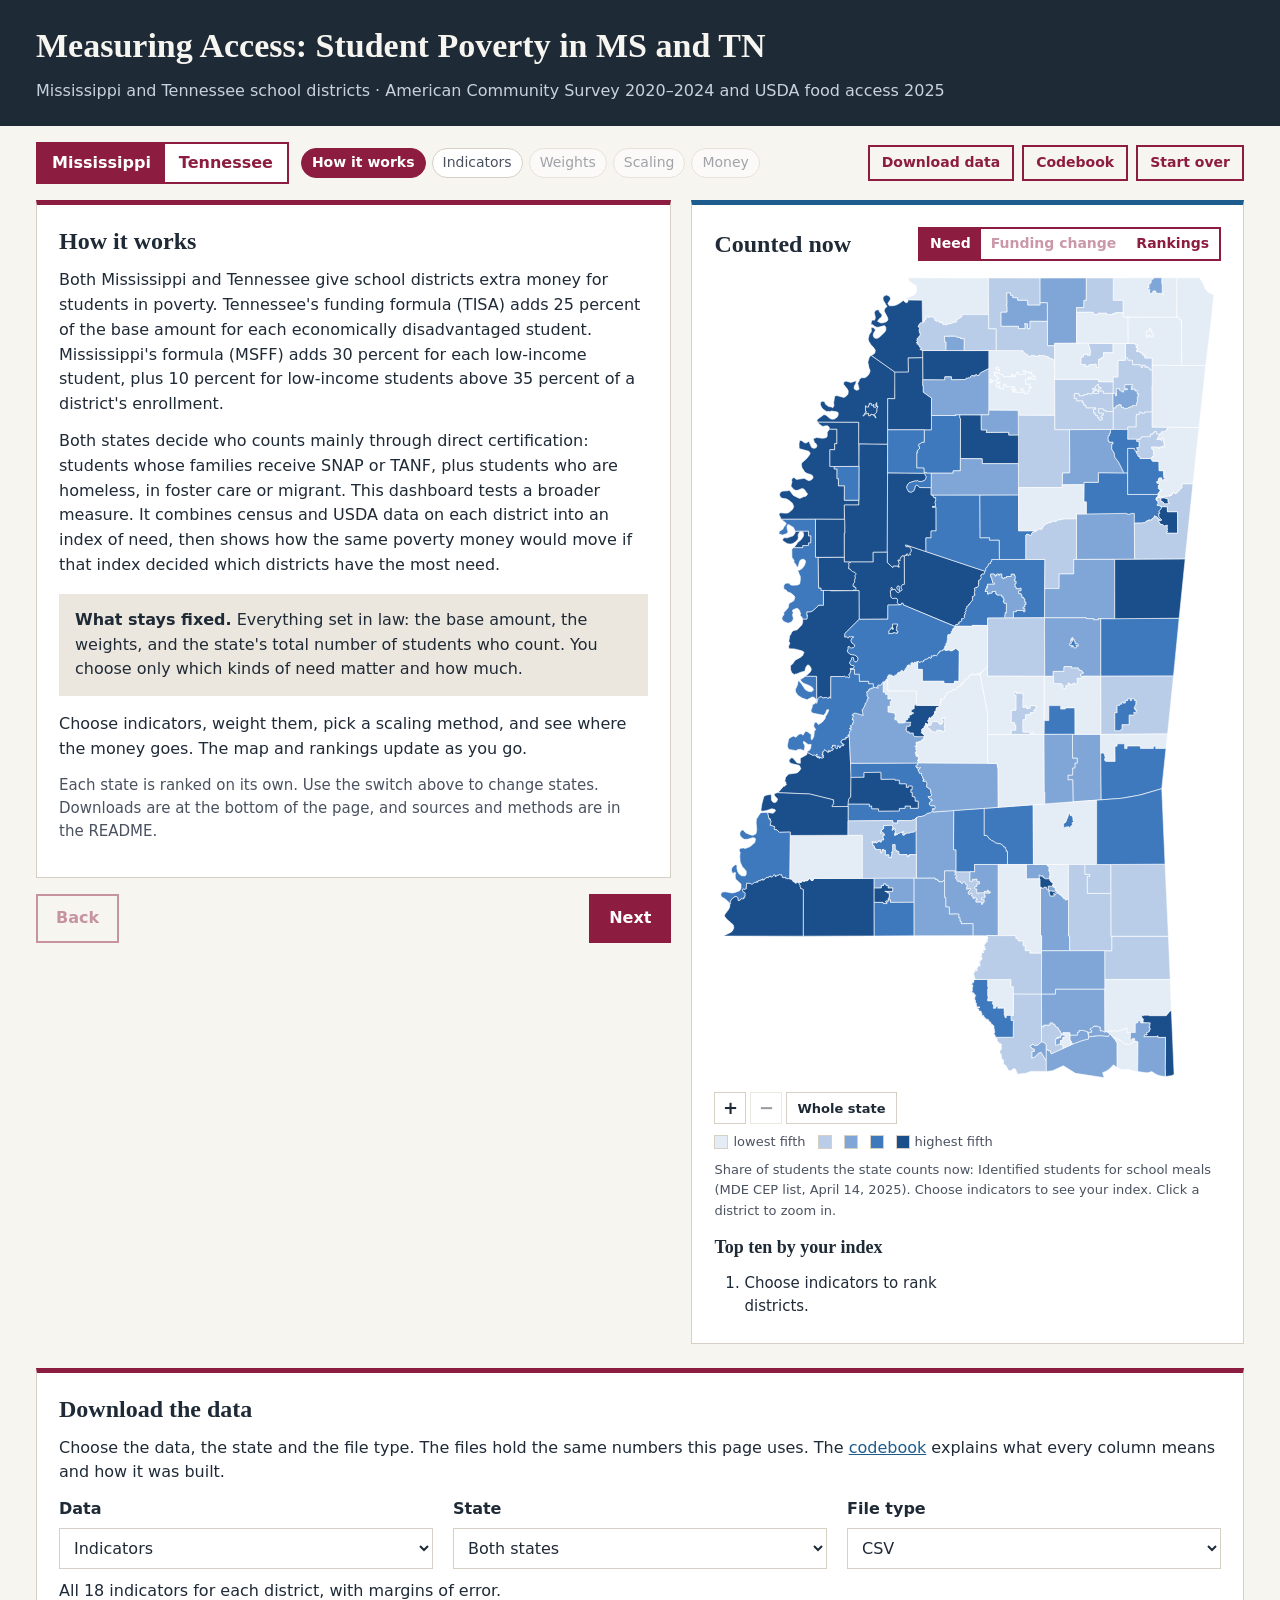
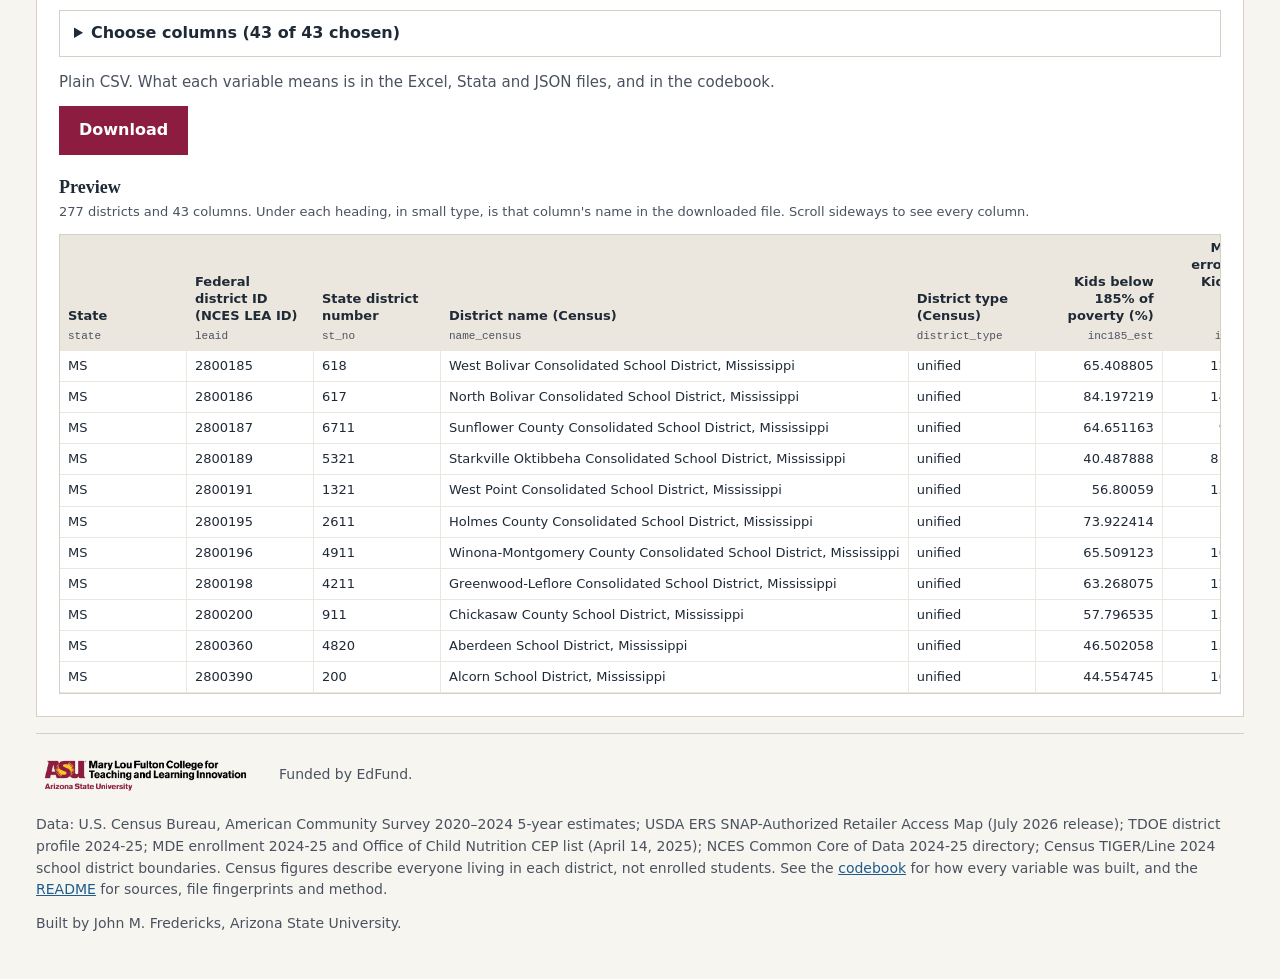
==== index.html @ 88e95ce5 "Link previews: share card and Open Graph tags assets/share-card.png (1200 x 630) with the title, a o" ====
<!doctype html>
<html lang="en">
<head>
<meta charset="utf-8">
<meta name="viewport" content="width=device-width, initial-scale=1">
<title>Measuring Access: Student Poverty in MS and TN</title>
<meta name="description" content="Build a multidimensional index of student need for Mississippi and Tennessee school districts from American Community Survey and USDA food access data, and see how it would move poverty-weight funding under each state's formula.">
<link rel="canonical" href="https://measuringaccess.org/">
<meta property="og:type" content="website">
<meta property="og:site_name" content="Measuring Access">
<meta property="og:title" content="Measuring Access: Student Poverty in MS and TN">
<meta property="og:description" content="Build an index of need for 277 Mississippi and Tennessee school districts and see how state poverty funding would move.">
<meta property="og:url" content="https://measuringaccess.org/">
<meta property="og:image" content="https://measuringaccess.org/assets/share-card.png">
<meta property="og:image:width" content="1200">
<meta property="og:image:height" content="630">
<meta property="og:image:alt" content="Measuring Access: student poverty in Mississippi and Tennessee, with a map of school districts">
<meta name="twitter:card" content="summary_large_image">
<meta name="twitter:title" content="Measuring Access: Student Poverty in MS and TN">
<meta name="twitter:description" content="Build an index of need for 277 Mississippi and Tennessee school districts and see how state poverty funding would move.">
<meta name="twitter:image" content="https://measuringaccess.org/assets/share-card.png">
<link rel="stylesheet" href="style.css?v=20261119a">
</head>
<body>
<header class="top">
  <div class="wrap">
    <h1>Measuring Access: Student Poverty in MS and TN</h1>
    <p class="sub">Mississippi and Tennessee school districts · American Community Survey 2020–2024 and USDA food access 2025</p>
  </div>
</header>

<div class="wrap bar">
  <div class="statepick" role="radiogroup" aria-label="State">
    <button type="button" class="seg" id="st-MS" role="radio" aria-checked="true" data-state="MS">Mississippi</button>
    <button type="button" class="seg" id="st-TN" role="radio" aria-checked="false" data-state="TN">Tennessee</button>
  </div>
  <nav aria-label="Steps"><ol id="stepper"></ol></nav>
  <div class="barbtns">
    <button type="button" class="ghost small" id="dataBtn">Download data</button>
    <a class="barlink" href="codebook.html">Codebook</a>
    <button type="button" class="ghost small" id="resetBtn">Start over</button>
  </div>
</div>

<main class="wrap layout">
  <section class="steps-col" aria-label="Build your index">

    <!-- District page (opened from the map) -->
    <div class="panel" id="districtPage" hidden></div>

    <!-- Step 0 -->
    <div class="panel" data-step="0">
      <h2>How it works</h2>
      <p>Both Mississippi and Tennessee give school districts extra money for students in poverty. Tennessee's funding formula (TISA) adds 25 percent of the base amount for each economically disadvantaged student. Mississippi's formula (MSFF) adds 30 percent for each low-income student, plus 10 percent for low-income students above 35 percent of a district's enrollment.</p>
      <p>Both states decide who counts mainly through direct certification: students whose families receive SNAP or TANF, plus students who are homeless, in foster care or migrant. This dashboard tests a broader measure. It combines census and USDA data on each district into an index of need, then shows how the same poverty money would move if that index decided which districts have the most need.</p>
      <div class="callout">
        <p><strong>What stays fixed.</strong> Everything set in law: the base amount, the weights, and the state's total number of students who count. You choose only which kinds of need matter and how much.</p>
      </div>
      <p>Choose indicators, weight them, pick a scaling method, and see where the money goes. The map and rankings update as you go.</p>
      <p class="muted">Each state is ranked on its own. Use the switch above to change states. Downloads are at the bottom of the page, and sources and methods are in the README.</p>
    </div>

    <!-- Step 1 -->
    <div class="panel" data-step="1" hidden>
      <h2>Step 1. Choose your indicators</h2>
      <p>Pick four to six. Each one describes the people living in a district. What counts as student need?</p>
      <p class="count" id="pickCount" aria-live="polite"></p>
      <div id="indicatorCards"></div>
      <div class="warn" id="corrWarn" aria-live="polite"></div>
    </div>

    <!-- Step 2 -->
    <div class="panel" data-step="2" hidden>
      <h2>Step 2. Set your weights</h2>
      <p>Split 100 points among your indicators. A bigger weight means that indicator matters more in your index.</p>
      <div class="weights" id="weights"></div>
      <div class="row between">
        <button type="button" class="ghost" id="evenBtn">Split evenly</button>
        <p class="total" id="weightTotal" aria-live="polite"></p>
      </div>
    </div>

    <!-- Step 3 -->
    <div class="panel" data-step="3" hidden>
      <h2>Step 3. Choose a scaling method</h2>
      <p>Your indicators are on different scales. Scaling puts them on a common footing before they are added up.</p>
      <fieldset class="choices" id="scaleChoices">
        <legend class="sr">Scaling method</legend>
        <label class="choice"><input type="radio" name="scale" value="rank" id="sc-rank" checked>
          <span><strong>Ranks.</strong> Each district gets its percentile rank on the indicator, from 0 to 100. Only order matters, so an extreme district counts no more than the next one down.</span></label>
        <label class="choice"><input type="radio" name="scale" value="minmax" id="sc-minmax">
          <span><strong>0 to 100.</strong> The lowest district is 0 and the highest is 100, with the rest in proportion. One extreme district squeezes everyone else together.</span></label>
        <label class="choice"><input type="radio" name="scale" value="z" id="sc-z">
          <span><strong>z-scores.</strong> Distance from the state average in standard deviations. Extreme districts pull hardest.</span></label>
      </fieldset>
      <div class="example" id="scaleExample"></div>
    </div>

    <!-- Step 4 -->
    <div class="panel" data-step="4" hidden>
      <h2>Step 4. Follow the money</h2>
      <p id="fundIntro"></p>
      <div class="stats" id="fundStats"></div>
      <div class="two">
        <div><h3>Biggest increases</h3><ol class="plain moves" id="gainList"></ol></div>
        <div><h3>Biggest decreases</h3><ol class="plain moves" id="lossList"></ol></div>
      </div>
      <details class="how">
        <summary>How the students are re-shared</summary>
        <ol>
          <li>Districts are ordered by your index, highest need first.</li>
          <li>The state's actual district rates are sorted from highest to lowest and handed out in that order. The district your index ranks first gets the highest real rate, and so on.</li>
          <li>Each rate is multiplied by the district's K-12 enrollment. The counts are then scaled so the statewide total matches the actual total, and no district can have more students than it enrolls.</li>
          <li>The law's weights are applied to the new counts.</li>
        </ol>
        <p id="fundNote" class="muted"></p>
      </details>
      <details>
        <summary>All districts</summary>
        <div class="tablewrap"><table id="fullTable"></table></div>
      </details>
    </div>

    <div class="nav row between">
      <button type="button" class="ghost" id="backBtn">Back</button>
      <p class="hint" id="navHint" aria-live="polite"></p>
      <button type="button" id="nextBtn">Next</button>
    </div>
  </section>

  <aside class="live" aria-label="Live results">
    <div class="panel livepanel">
      <div class="row between maphead">
        <h2 id="mapTitle">Your index</h2>
        <div class="seg-sm" role="radiogroup" aria-label="Map view">
          <button type="button" class="seg" id="mv-index" data-view="index" aria-checked="true" role="radio">Need</button>
          <button type="button" class="seg" id="mv-money" data-view="money" aria-checked="false" role="radio">Funding change</button>
          <button type="button" class="seg" id="mv-rank" data-view="rank" aria-checked="false" role="radio">Rankings</button>
        </div>
      </div>
      <div id="mapView">
        <div class="mapbox"><svg id="map" role="img" aria-labelledby="mapTitle"></svg><div class="tip" id="tip" hidden></div></div>
        <div class="zoomrow">
          <div class="zoomctl" role="group" aria-label="Map zoom">
            <button type="button" id="zoomIn" aria-label="Zoom in" title="Zoom in">+</button>
            <button type="button" id="zoomOut" aria-label="Zoom out" title="Zoom out">&minus;</button>
            <button type="button" id="zoomAll" class="wide" title="Show the whole state">Whole state</button>
          </div>
          <p class="muted small zoomhint" id="zoomHint" hidden>Drag the map to move around.</p>
        </div>
        <div class="legend" id="legend"></div>
        <p class="muted small" id="mapNote"></p>
        <div class="distpanel" id="distPanel" hidden></div>
        <h3>Top ten by your index</h3>
        <ol class="toplist" id="topList"></ol>
      </div>
      <div id="rankView" hidden>
        <p class="muted small" id="rankNote"></p>
        <div class="rankhead"><span>Ranked by who the state counts now</span><span>Ranked by your index</span></div>
        <div class="rankscroll"><div class="ranks"><ol class="ranklist" id="rankNow"></ol><ol class="ranklist" id="rankYours"></ol></div></div>
        <h3>Biggest moves</h3>
        <div class="two"><div><p class="muted small">Up the most</p><ol class="plain moves" id="moveUp"></ol></div><div><p class="muted small">Down the most</p><ol class="plain moves" id="moveDown"></ol></div></div>
      </div>
    </div>
  </aside>
</main>

<section class="wrap" id="data" aria-labelledby="dataTitle">
  <div class="panel datapanel">
    <h2 id="dataTitle" tabindex="-1">Download the data</h2>
    <p>Choose the data, the state and the file type. The files hold the same numbers this page uses. The <a href="codebook.html">codebook</a> explains what every column means and how it was built.</p>
    <div class="dlgrid">
      <label class="dlfield" for="dlWhat">Data
        <select id="dlWhat">
          <option value="indicators" selected>Indicators</option>
          <option value="funding">Funding inputs</option>
          <option value="results">Your results</option>
          <option value="map">Map boundaries</option>
        </select>
      </label>
      <label class="dlfield" for="dlState">State
        <select id="dlState">
          <option value="MS">Mississippi</option>
          <option value="TN">Tennessee</option>
          <option value="both" selected>Both states</option>
        </select>
      </label>
      <label class="dlfield" for="dlFormat">File type
        <select id="dlFormat">
          <option value="csv" selected>CSV</option>
          <option value="xlsx">Excel (.xlsx)</option>
          <option value="dta">Stata (.dta)</option>
          <option value="json" id="dl-json">JSON</option>
        </select>
      </label>
    </div>
    <p class="dldesc" id="dlDesc" aria-live="polite"></p>
    <details class="dlcols" id="dlCols">
      <summary id="dlColsSum">Choose columns</summary>
      <div id="dlColsBody"></div>
    </details>
    <p class="muted" id="dlNote" aria-live="polite"></p>
    <div class="row">
      <button type="button" id="dlBtn">Download</button>
      <p class="muted small" id="dlDone" aria-live="polite"></p>
    </div>
    <h3 id="dlPrevTitle">Preview</h3>
    <p class="muted small" id="dlPrevNote"></p>
    <div class="dlpreview" id="dlPreview" tabindex="0" role="region" aria-labelledby="dlPrevTitle"></div>
  </div>
</section>

<footer class="wrap foot">
  <div class="footlogos">
    <img src="assets/asu-mlfc-horizontal-maroongold.png" alt="Arizona State University, Mary Lou Fulton College for Teaching and Learning Innovation" width="1390" height="292">
    <p>Funded by EdFund.</p>
  </div>
  <p>Data: U.S. Census Bureau, American Community Survey 2020–2024 5-year estimates; USDA ERS SNAP-Authorized Retailer Access Map (July 2026 release); TDOE district profile 2024-25; MDE enrollment 2024-25 and Office of Child Nutrition CEP list (April 14, 2025); NCES Common Core of Data 2024-25 directory; Census TIGER/Line 2024 school district boundaries. Census figures describe everyone living in each district, not enrolled students. See the <a href="codebook.html">codebook</a> for how every variable was built, and the <a href="https://github.com/jmfreder123/mam-dashboard#readme">README</a> for sources, file fingerprints and method.</p>
  <p>Built by John M. Fredericks, Arizona State University.</p>
</footer>

<script src="app.js?v=20261119a"></script>
<script src="dl.js?v=20261119a"></script>
</body>
</html>
---- style.css ----
/* Layout: steps on the left, live map and ranking on the right; one column on phones.
   Palette carried over from the Arizona Student Poverty Index Lab. */
:root {
  --bg: #F7F5F0;
  --panel: #FFFFFF;
  --tone: #ECE7DE;
  --ink: #1F2A37;
  --soft: #4A5260;
  --rule: #D6CFC3;
  --accent: #8C1D40;
  --accent-ink: #FFFFFF;
  --good: #1D5C8C;
  --warn-bg: #FBF1D9;
  --warn-ink: #6B4A00;
  /* map: sequential need ramp (one hue, light to dark) */
  --need-1: #E4ECF6;
  --need-2: #B9CDE8;
  --need-3: #7FA6D6;
  --need-4: #3F79BD;
  --need-5: #1B4F8C;
  /* map: funding change (two hues, gray middle) */
  --gain-2: #1D5C8C;
  --gain-1: #8FB4D9;
  --flat: #D9D6CF;
  --loss-1: #F0B08F;
  --loss-2: #B5471B;
  --edge: #FFFFFF;
}
* { box-sizing: border-box; }
html { -webkit-text-size-adjust: 100%; }
body { margin: 0; background: var(--bg); color: var(--ink); font: 16px/1.55 system-ui, -apple-system, "Segoe UI", Roboto, Arial, sans-serif; }
.wrap { max-width: 1240px; margin: 0 auto; padding-left: max(16px, env(safe-area-inset-left, 0px)); padding-right: max(16px, env(safe-area-inset-right, 0px)); }
h1, h2, h3 { font-family: Georgia, "Times New Roman", serif; line-height: 1.2; margin: 0 0 12px; text-wrap: balance; }
h1 { font-size: 34px; }
h2 { font-size: 24px; }
h3 { font-size: 18px; margin-top: 16px; }
p { margin: 0 0 12px; }
a { color: var(--good); }
.top { background: var(--ink); color: #F7F5F0; padding-block: 26px 22px; }
.top .eyebrow { text-transform: uppercase; letter-spacing: .12em; font-size: 13px; font-weight: 600; color: #E8C9D3; margin-bottom: 6px; }
.top .sub { color: #C9D2DC; margin: 0; }

.bar { display: flex; flex-wrap: wrap; gap: 12px; align-items: center; justify-content: space-between; margin-top: 16px; }
.statepick, .seg-sm { display: inline-flex; border: 2px solid var(--accent); }
.seg { font: inherit; font-weight: 600; padding: 7px 14px; border: 0; background: var(--panel); color: var(--accent); cursor: pointer; }
.seg[aria-checked="true"] { background: var(--accent); color: var(--accent-ink); }
.seg-sm .seg { padding: 4px 10px; font-size: 14px; }
.bar nav { flex: 1; min-width: 0; }
.bar ol { list-style: none; padding: 0; margin: 0; display: flex; flex-wrap: wrap; gap: 6px; }
.stepbtn { font: inherit; font-size: 14px; font-weight: 400; line-height: 1.4; padding: 4px 10px; border: 1px solid var(--rule); border-radius: 999px; color: var(--soft); background: var(--panel); cursor: pointer; }
.stepbtn.done { border-color: var(--good); color: var(--good); }
.stepbtn.now { background: var(--accent); border-color: var(--accent); color: var(--accent-ink); font-weight: 600; cursor: default; }
.stepbtn:hover:not(:disabled):not(.now) { border-color: var(--accent); color: var(--accent); }
.stepbtn:disabled { opacity: .5; }

.layout { display: grid; grid-template-columns: minmax(0, 1.15fr) minmax(0, 1fr); gap: 20px; align-items: start; }
.steps-col, .live { min-width: 0; }
.live { position: sticky; top: 12px; }
.panel { background: var(--panel); border: 1px solid var(--rule); border-top: 5px solid var(--accent); padding: 22px; margin: 16px 0; }
.livepanel { border-top-color: var(--good); }
.muted { color: var(--soft); font-size: 15px; }
.small { font-size: 13px; }
.callout { background: var(--tone); padding: 14px 16px; margin: 16px 0; }
.callout p { margin: 0; }
.field { display: block; font-weight: 600; margin: 16px 0; }
.field textarea { display: block; width: 100%; margin-top: 6px; font: inherit; font-weight: 400; padding: 10px; border: 1px solid var(--rule); background: #FFF; color: var(--ink); }
.row { display: flex; gap: 12px; align-items: center; flex-wrap: wrap; }
.between { justify-content: space-between; }
button { font: inherit; font-weight: 600; padding: 10px 18px; border: 2px solid var(--accent); background: var(--accent); color: var(--accent-ink); cursor: pointer; }
button.ghost { background: transparent; color: var(--accent); }
button.small { padding: 5px 12px; font-size: 14px; }
button:disabled { opacity: .45; cursor: not-allowed; }
button:focus-visible, input:focus-visible, textarea:focus-visible, summary:focus-visible, path:focus-visible { outline: 3px solid var(--good); outline-offset: 2px; }
.nav { margin: 8px 0 24px; }
.hint { color: var(--accent); font-size: 15px; margin: 0; flex: 1; text-align: center; }
.count { font-weight: 600; }

.cards { display: grid; grid-template-columns: repeat(auto-fill, minmax(230px, 1fr)); gap: 10px; }
.domain { margin-top: 18px; }
.domain h3 { margin: 0 0 8px; padding-bottom: 4px; border-bottom: 2px solid var(--rule); }
.domain .dcount { font-family: system-ui, -apple-system, "Segoe UI", Roboto, Arial, sans-serif; font-size: 13px; font-weight: 400; color: var(--soft); margin-left: 6px; }
.card { display: flex; gap: 10px; align-items: flex-start; border: 1px solid var(--rule); padding: 12px; cursor: pointer; background: #FFF; }
.card input { margin-top: 4px; accent-color: var(--accent); width: 18px; height: 18px; flex: none; }
.card.on { border-color: var(--accent); background: #FBF3F6; }
.card .label { font-weight: 600; display: block; }
.card .desc { font-size: 14px; color: var(--soft); display: block; }
.card .range { font-size: 13px; color: var(--soft); display: block; margin-top: 4px; font-variant-numeric: tabular-nums; }
.card .note { font-size: 13px; color: var(--warn-ink); display: block; margin-top: 4px; }
.warn { margin-top: 14px; }
.warn p { background: var(--warn-bg); color: var(--warn-ink); padding: 10px 14px; margin: 0 0 8px; font-size: 15px; }

.weights { display: grid; gap: 14px; margin: 12px 0 16px; }
.wrow { display: grid; grid-template-columns: minmax(140px, 1.2fr) 2fr 76px; gap: 12px; align-items: center; }
.wrow input[type=range] { width: 100%; accent-color: var(--accent); }
.wrow input[type=number] { width: 76px; font: inherit; padding: 6px; border: 1px solid var(--rule); }
.total { font-weight: 700; margin: 0; }
.total.bad { color: var(--accent); }
.total.ok { color: var(--good); }
.choices { border: 0; padding: 0; margin: 12px 0; display: grid; gap: 10px; }
.choice { display: flex; gap: 10px; align-items: flex-start; border: 1px solid var(--rule); padding: 12px; cursor: pointer; }
.choice input { margin-top: 5px; accent-color: var(--accent); }

.example table, .tablewrap table { border-collapse: collapse; width: 100%; font-size: 14px; }
.example th, .example td, .tablewrap th, .tablewrap td { border-bottom: 1px solid var(--rule); padding: 6px 8px; text-align: left; }
.example td.n, .tablewrap td.n, .tablewrap th.n { text-align: right; font-variant-numeric: tabular-nums; }
.example caption { text-align: left; font-weight: 600; padding-bottom: 6px; }
.stats { display: grid; grid-template-columns: repeat(auto-fit, minmax(150px, 1fr)); gap: 10px; margin: 12px 0 16px; }
.stat { background: var(--tone); padding: 12px 14px; }
.stat .big { font-family: Georgia, serif; font-size: 26px; font-weight: 700; color: var(--ink); line-height: 1.1; display: block; font-variant-numeric: tabular-nums; }
.stat .lbl { font-size: 14px; color: var(--soft); }
.two { display: grid; grid-template-columns: 1fr 1fr; gap: 20px; margin-bottom: 8px; }
ol.toplist { padding-left: 30px; margin: 0; columns: 2; column-gap: 28px; }
ol.toplist li { padding: 2px 0; break-inside: avoid; font-size: 15px; }
ol.moves { padding-left: 0; list-style: none; margin: 0; }
ol.moves li { padding: 5px 0; border-bottom: 1px solid var(--rule); font-size: 15px; }
ol.moves .amt { font-weight: 700; font-variant-numeric: tabular-nums; white-space: nowrap; }
.up { color: var(--good); }
.down { color: var(--loss-2); }
details { margin-top: 12px; }
summary { cursor: pointer; font-weight: 600; padding: 8px 0; }
details.how ol { padding-left: 22px; }
.tablewrap { overflow-x: auto; max-height: 520px; overflow-y: auto; }
.tablewrap th { position: sticky; top: 0; background: var(--tone); cursor: pointer; white-space: nowrap; }
.tablewrap td:first-child { min-width: 200px; }

.maphead h2 { margin: 0; }
.mapbox { position: relative; margin-top: 10px; }
#map { width: 100%; height: auto; display: block; }
#map path { stroke: var(--edge); stroke-width: .6; cursor: pointer; }
#map path:hover, #map path.sel { stroke: var(--ink); stroke-width: 1.6; }
#map.zoomed { cursor: grab; touch-action: none; }
#map.dragging { cursor: grabbing; }
.zoomrow { display: flex; align-items: center; gap: 12px; flex-wrap: wrap; margin-top: 8px; }
.zoomctl { display: flex; gap: 4px; }
.zoomctl button { font: inherit; font-size: 18px; font-weight: 700; line-height: 1; width: 32px; height: 32px; padding: 0; border: 1px solid var(--rule); background: var(--panel); color: var(--ink); }
.zoomctl button.wide { width: auto; padding: 0 10px; font-size: 13px; font-weight: 600; }
.zoomctl button:hover:not(:disabled) { border-color: var(--accent); color: var(--accent); }
.zoomhint { margin: 0; }
#map path { vector-effect: non-scaling-stroke; }
#map path:focus { outline: none; }
#map path:focus-visible { stroke: var(--ink); stroke-width: 2.5; }
#map path.nbr { stroke: var(--ink); stroke-width: 1.2; }
#map path.focus { stroke: var(--accent); stroke-width: 3; }
.distpanel { border-top: 1px solid var(--rule); margin-top: 12px; padding-top: 12px; }
.dphead { display: flex; justify-content: space-between; align-items: baseline; gap: 10px; flex-wrap: wrap; }
.dphead h3, .dphead h2 { margin: 0; }
.facts { display: grid; grid-template-columns: max-content 1fr; gap: 4px 14px; margin: 10px 0; font-size: 15px; }
.facts dt { color: var(--soft); }
.facts dd { margin: 0; font-variant-numeric: tabular-nums; }
.distpanel h4, #districtPage h4 { font-size: 15px; margin: 14px 0 6px; }
.nbrlist { list-style: none; padding: 0; margin: 6px 0 12px; display: flex; flex-wrap: wrap; gap: 6px; }
.nbrlist button { font: inherit; font-size: 14px; font-weight: 400; padding: 4px 10px; border: 1px solid var(--rule); background: var(--panel); color: var(--ink); border-radius: 999px; }
.nbrlist button:hover { border-color: var(--accent); color: var(--accent); }
.nbrlist .sub { color: var(--soft); font-size: 13px; }
.steps-col.dist-open > [data-step], .steps-col.dist-open > .nav { display: none !important; }
.dtablewrap { overflow-x: auto; margin: 6px 0 14px; }
.dtable { border-collapse: collapse; width: 100%; font-size: 14px; }
.dtable th, .dtable td { border-bottom: 1px solid var(--rule); padding: 6px 8px; text-align: left; vertical-align: top; }
.dtable th { background: var(--tone); font-weight: 600; vertical-align: bottom; }
.dtable th.n { white-space: normal; }
.dtable td:first-child { min-width: 150px; }
#dpTitle:focus { outline: none; }
.dtable td.n, .dtable th.n { text-align: right; font-variant-numeric: tabular-nums; }
.dtable td.n { white-space: nowrap; }
.dtable button.plain { font: inherit; padding: 0; border: 0; background: none; color: var(--good); text-decoration: underline; cursor: pointer; text-align: left; font-weight: 400; }
.tip { position: absolute; pointer-events: none; background: var(--ink); color: #F7F5F0; padding: 8px 10px; font-size: 13px; line-height: 1.4; max-width: 260px; z-index: 5; }
.tip b { display: block; font-size: 14px; }
.legend { display: flex; flex-wrap: wrap; gap: 4px 12px; font-size: 13px; color: var(--soft); margin: 8px 0; }
.legend span { display: inline-flex; align-items: center; gap: 5px; }
.legend i { width: 14px; height: 14px; display: inline-block; border: 1px solid var(--rule); }

.rankhead { display: grid; grid-template-columns: 1fr 1fr; gap: 12px; font-size: 13px; font-weight: 600; color: var(--soft); padding: 6px 0; border-bottom: 2px solid var(--rule); }
.rankscroll { max-height: 560px; overflow-y: auto; border-bottom: 1px solid var(--rule); }
.ranks { display: grid; grid-template-columns: 1fr 1fr; gap: 12px; }
ol.ranklist { list-style: none; margin: 0; padding: 0; }
ol.ranklist li { display: grid; grid-template-columns: 34px 1fr auto; gap: 6px; align-items: baseline; padding: 4px 4px; border-bottom: 1px solid var(--tone); font-size: 14px; line-height: 1.3; cursor: default; }
ol.ranklist .rk { font-variant-numeric: tabular-nums; color: var(--soft); text-align: right; }
ol.ranklist .mv { font-variant-numeric: tabular-nums; font-weight: 700; white-space: nowrap; font-size: 13px; }
ol.ranklist .mv.same { color: var(--soft); font-weight: 400; }
ol.ranklist li.hl { background: var(--warn-bg); }
ol.ranklist li.empty { display: block; color: var(--soft); }
.barbtns { display: flex; gap: 8px; flex-wrap: wrap; }
.barlink { display: inline-flex; align-items: center; font-weight: 600; font-size: 14px; padding: 5px 12px; border: 2px solid var(--accent); color: var(--accent); background: transparent; text-decoration: none; }
.barlink:hover { background: var(--accent); color: var(--accent-ink); }
.barlink:focus-visible { outline: 3px solid var(--good); outline-offset: 2px; }
.datapanel { margin-top: 8px; }
.datapanel h2:focus { outline: none; }
.dlgrid { display: grid; grid-template-columns: repeat(auto-fit, minmax(200px, 1fr)); gap: 12px 20px; margin: 8px 0 4px; }
.dlfield { display: block; font-weight: 700; }
.dlfield select { display: block; width: 100%; margin-top: 6px; font: inherit; font-weight: 400; padding: 9px 10px; border: 1px solid var(--rule); background: #FFF; color: var(--ink); border-radius: 0; }
.dlfield select:focus-visible { outline: 3px solid var(--good); outline-offset: 2px; }
.dldesc { margin: 10px 0 4px; }
#dlDone { margin: 0; }
#dlPrevTitle { margin: 22px 0 4px; }
.dlcols { margin: 6px 0 14px; border: 1px solid var(--rule); padding: 0 14px; background: #FFF; }
.dlcols summary { font-weight: 700; padding: 10px 0; }
.dlcolbar { display: flex; flex-wrap: wrap; gap: 8px 14px; align-items: center; margin-bottom: 6px; }
.dlcolgroup { border: 0; padding: 0; margin: 10px 0; display: grid; grid-template-columns: repeat(auto-fill, minmax(230px, 1fr)); gap: 4px 16px; }
.dlcolgroup legend { font-weight: 700; font-size: 14px; color: var(--soft); padding: 0; margin-bottom: 4px; }
.dlcheck { display: flex; gap: 8px; align-items: flex-start; font-size: 14px; line-height: 1.35; cursor: pointer; }
.dlcheck input { margin-top: 2px; accent-color: var(--accent); flex: none; }
.dlcheck:has(input:disabled) { color: var(--soft); cursor: default; }
.dlpreview { overflow: auto; max-height: 460px; border: 1px solid var(--rule); background: #FFF; }
.dlpreview table { border-collapse: collapse; font-size: 13px; min-width: 100%; }
.dlpreview th, .dlpreview td { border-bottom: 1px solid var(--tone); border-right: 1px solid var(--tone); padding: 5px 8px; text-align: left; white-space: nowrap; }
.dlpreview th { position: sticky; top: 0; background: var(--tone); font-weight: 700; vertical-align: bottom; z-index: 1; }
.dlpreview th .lab { display: block; font-weight: 700; color: var(--ink); white-space: normal; min-width: 110px; max-width: 200px; font-size: 13px; line-height: 1.3; }
.dlpreview th .code { display: block; font-weight: 400; color: var(--soft); font-size: 11px; margin-top: 3px; font-family: ui-monospace, Menlo, Consolas, monospace; }
.dlpreview td.n, .dlpreview th.n { text-align: right; font-variant-numeric: tabular-nums; }
.dlpreview th.n .lab { text-align: right; margin-left: auto; }
.footlogos { display: flex; align-items: center; gap: 12px 24px; flex-wrap: wrap; padding: 18px 0 6px; border-top: 1px solid var(--rule); margin-bottom: 10px; }
.footlogos img { height: 46px; width: auto; display: block; }
.footlogos p { margin: 0; color: var(--soft); }
.foot { color: var(--soft); font-size: 14px; padding-bottom: 32px; }
.sr { position: absolute; width: 1px; height: 1px; overflow: hidden; clip: rect(0 0 0 0); }

@media (max-width: 900px) {
  .layout { grid-template-columns: 1fr; }
  .live { position: static; }
}
@media (max-width: 640px) {
  h1 { font-size: 28px; }
  .two { grid-template-columns: 1fr; }
  .wrow { grid-template-columns: 1fr 70px; }
  .wrow .wl { grid-column: 1 / -1; }
  .panel { padding: 16px; }
  ol.toplist { columns: 1; }
  .bar nav { flex: 1 1 100%; order: 3; }
}
@media (prefers-reduced-motion: reduce) { * { transition: none !important; } }
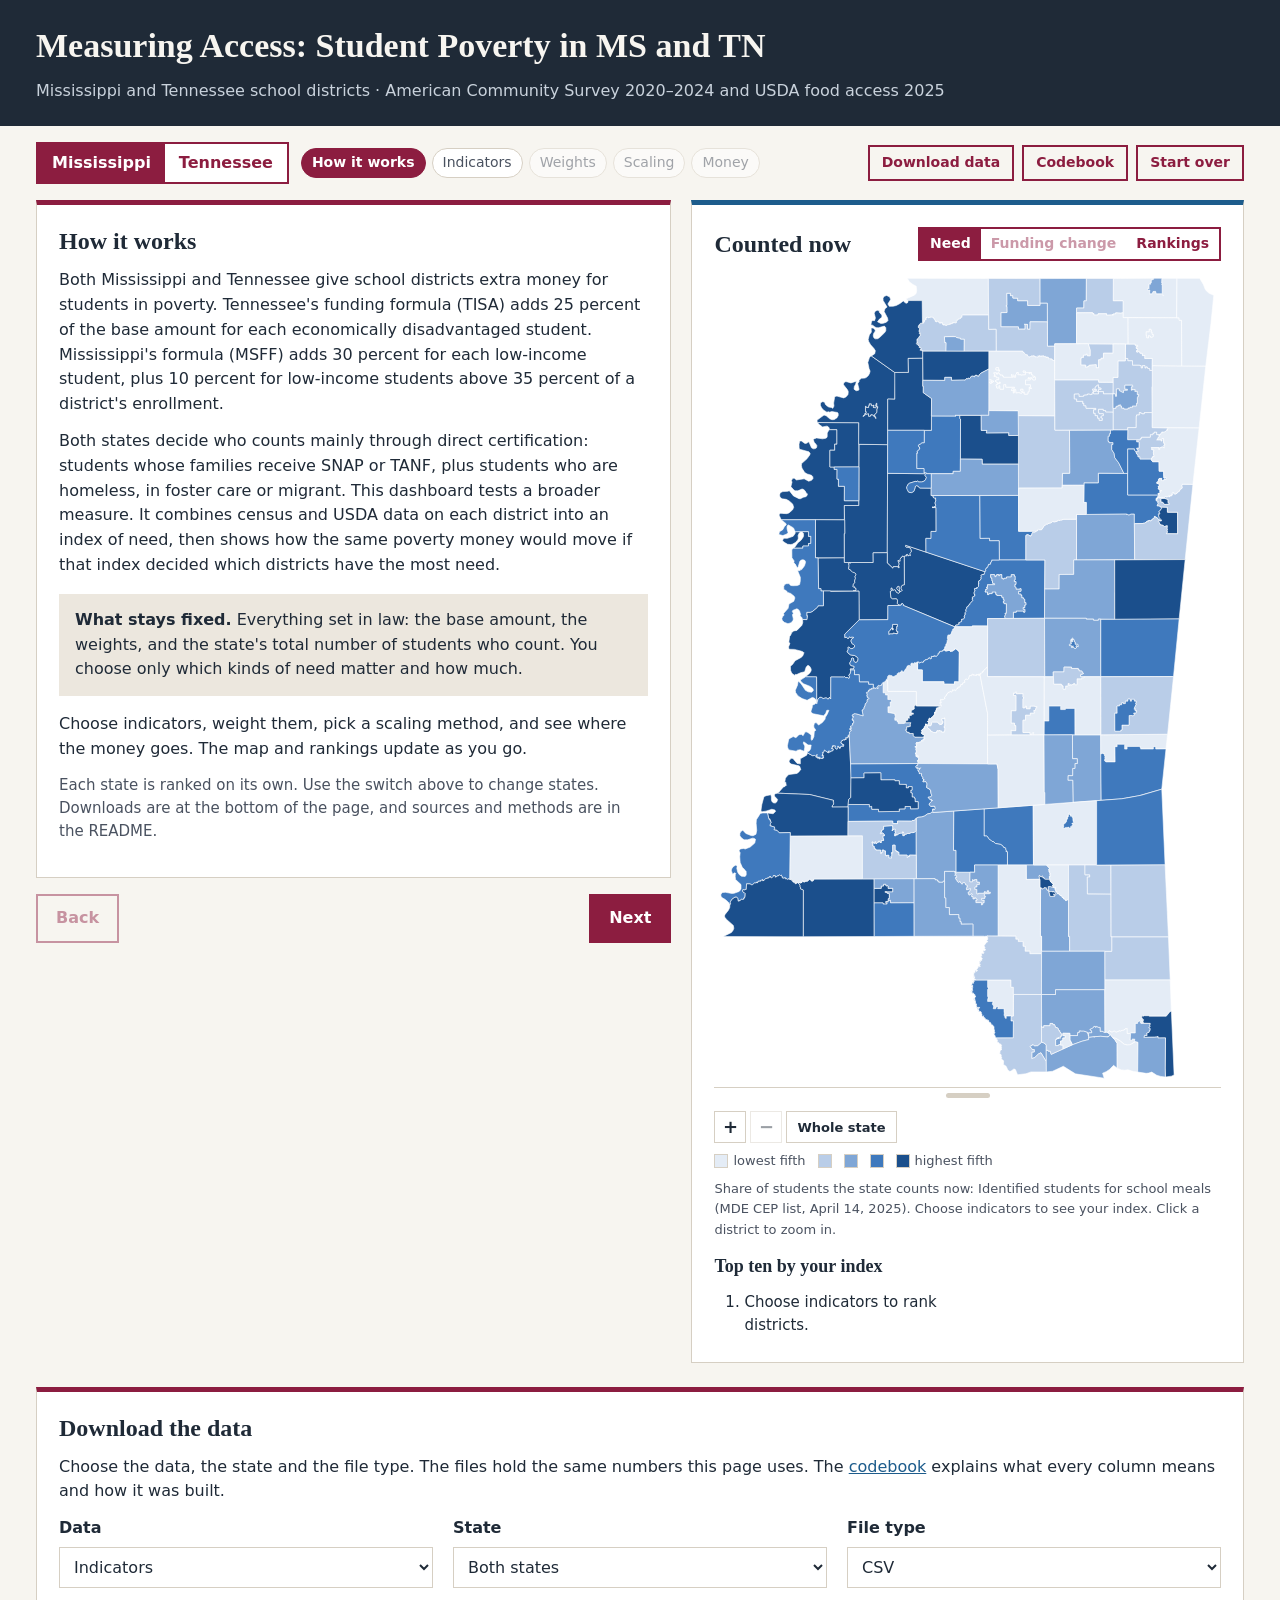
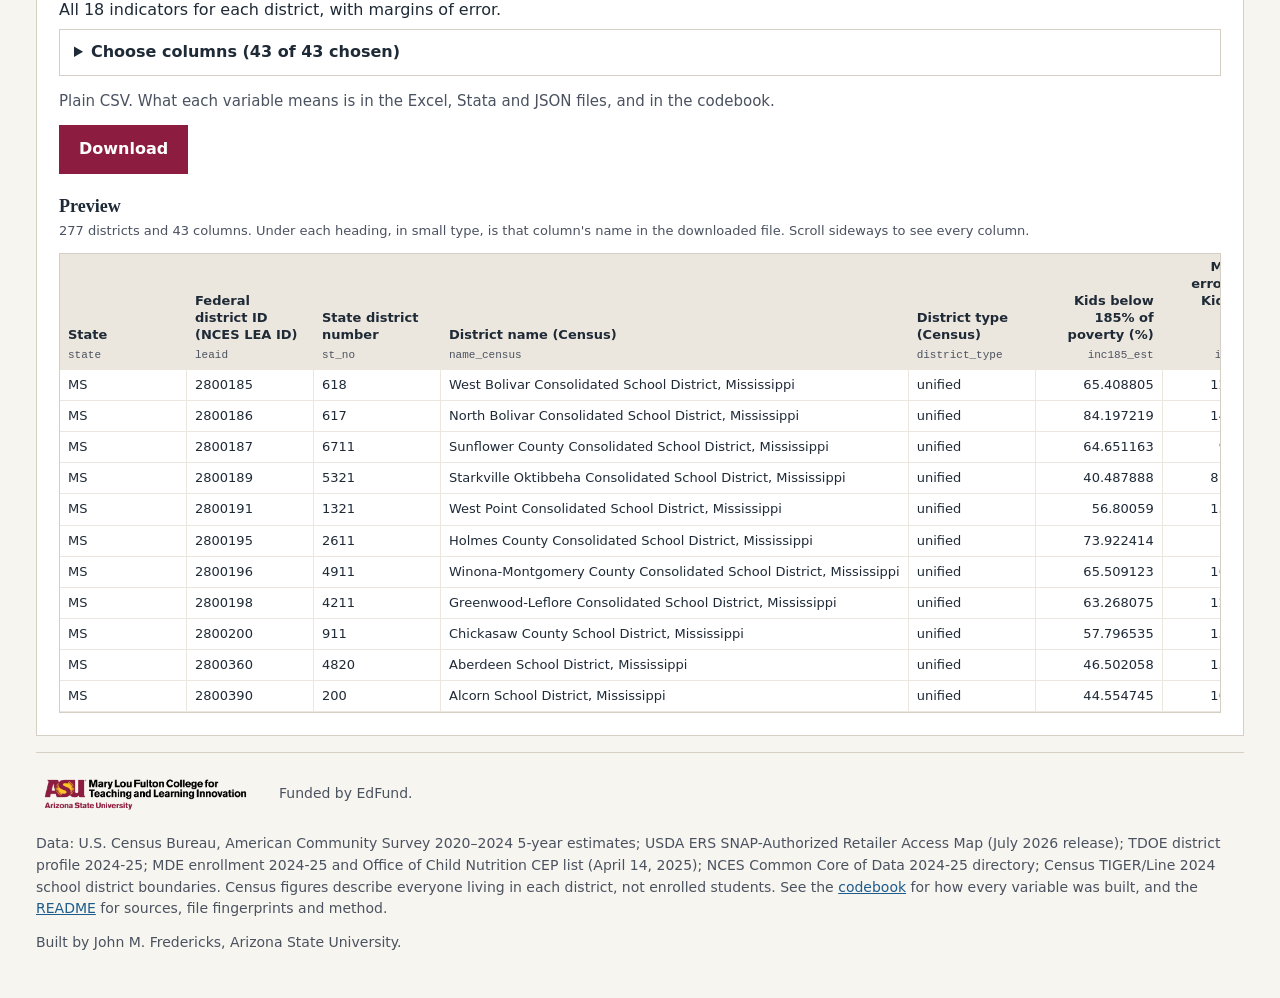
==== commit c02b222e: "Drag to make the map taller or shorter A handle under the map changes its height (drag, arrow keys, " ====
--- a/index.html
+++ b/index.html
@@ -19,7 +19,7 @@
 <meta name="twitter:title" content="Measuring Access: Student Poverty in MS and TN">
 <meta name="twitter:description" content="Build an index of need for 277 Mississippi and Tennessee school districts and see how state poverty funding would move.">
 <meta name="twitter:image" content="https://measuringaccess.org/assets/share-card.png">
-<link rel="stylesheet" href="style.css?v=20261119a">
+<link rel="stylesheet" href="style.css?v=20261119b">
 </head>
 <body>
 <header class="top">
@@ -140,6 +140,7 @@
       </div>
       <div id="mapView">
         <div class="mapbox"><svg id="map" role="img" aria-labelledby="mapTitle"></svg><div class="tip" id="tip" hidden></div></div>
+        <div class="maphandle" id="mapHandle" role="separator" aria-orientation="horizontal" aria-valuemin="140" aria-label="Map height. Drag, or use the up and down arrow keys, to make the map taller or shorter." tabindex="0" title="Drag to make the map taller or shorter. Double-click to reset."><span></span></div>
         <div class="zoomrow">
           <div class="zoomctl" role="group" aria-label="Map zoom">
             <button type="button" id="zoomIn" aria-label="Zoom in" title="Zoom in">+</button>
@@ -219,7 +220,7 @@
   <p>Built by John M. Fredericks, Arizona State University.</p>
 </footer>
 
-<script src="app.js?v=20261119a"></script>
-<script src="dl.js?v=20261119a"></script>
+<script src="app.js?v=20261119b"></script>
+<script src="dl.js?v=20261119b"></script>
 </body>
 </html>
--- a/style.css
+++ b/style.css
@@ -124,12 +124,17 @@
 .tablewrap td:first-child { min-width: 200px; }
 
 .maphead h2 { margin: 0; }
-.mapbox { position: relative; margin-top: 10px; }
-#map { width: 100%; height: auto; display: block; }
+.mapbox { position: relative; margin-top: 10px; overflow: hidden; }
+#map { width: 100%; height: 100%; display: block; }
 #map path { stroke: var(--edge); stroke-width: .6; cursor: pointer; }
 #map path:hover, #map path.sel { stroke: var(--ink); stroke-width: 1.6; }
 #map.zoomed { cursor: grab; touch-action: none; }
 #map.dragging { cursor: grabbing; }
+.maphandle { height: 16px; margin-top: 2px; cursor: ns-resize; display: flex; align-items: center; justify-content: center; touch-action: none; border-top: 1px solid var(--rule); }
+.maphandle span { width: 44px; height: 5px; border-radius: 3px; background: var(--rule); }
+.maphandle:hover span, .maphandle.dragging span { background: var(--accent); }
+.maphandle:focus-visible { outline: 3px solid var(--good); outline-offset: 2px; }
+.live.nosticky { position: static; }
 .zoomrow { display: flex; align-items: center; gap: 12px; flex-wrap: wrap; margin-top: 8px; }
 .zoomctl { display: flex; gap: 4px; }
 .zoomctl button { font: inherit; font-size: 18px; font-weight: 700; line-height: 1; width: 32px; height: 32px; padding: 0; border: 1px solid var(--rule); background: var(--panel); color: var(--ink); }
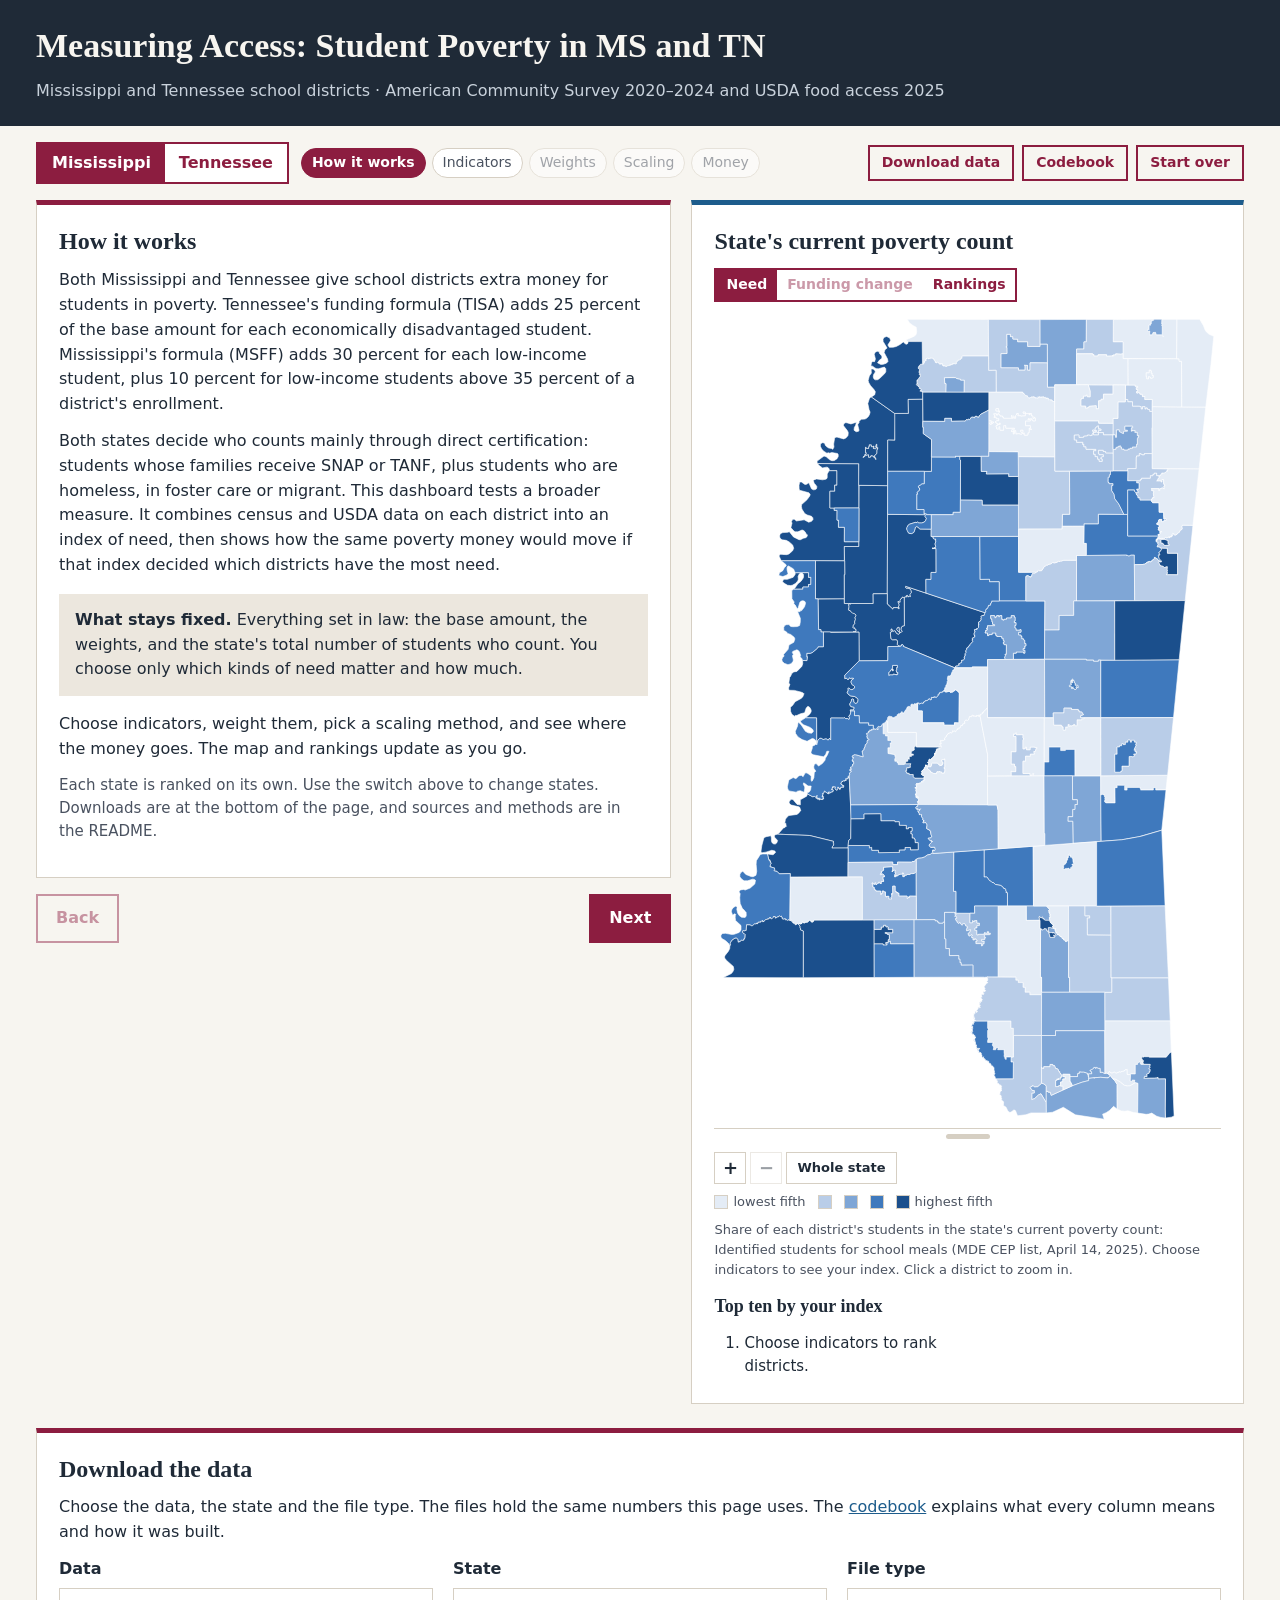
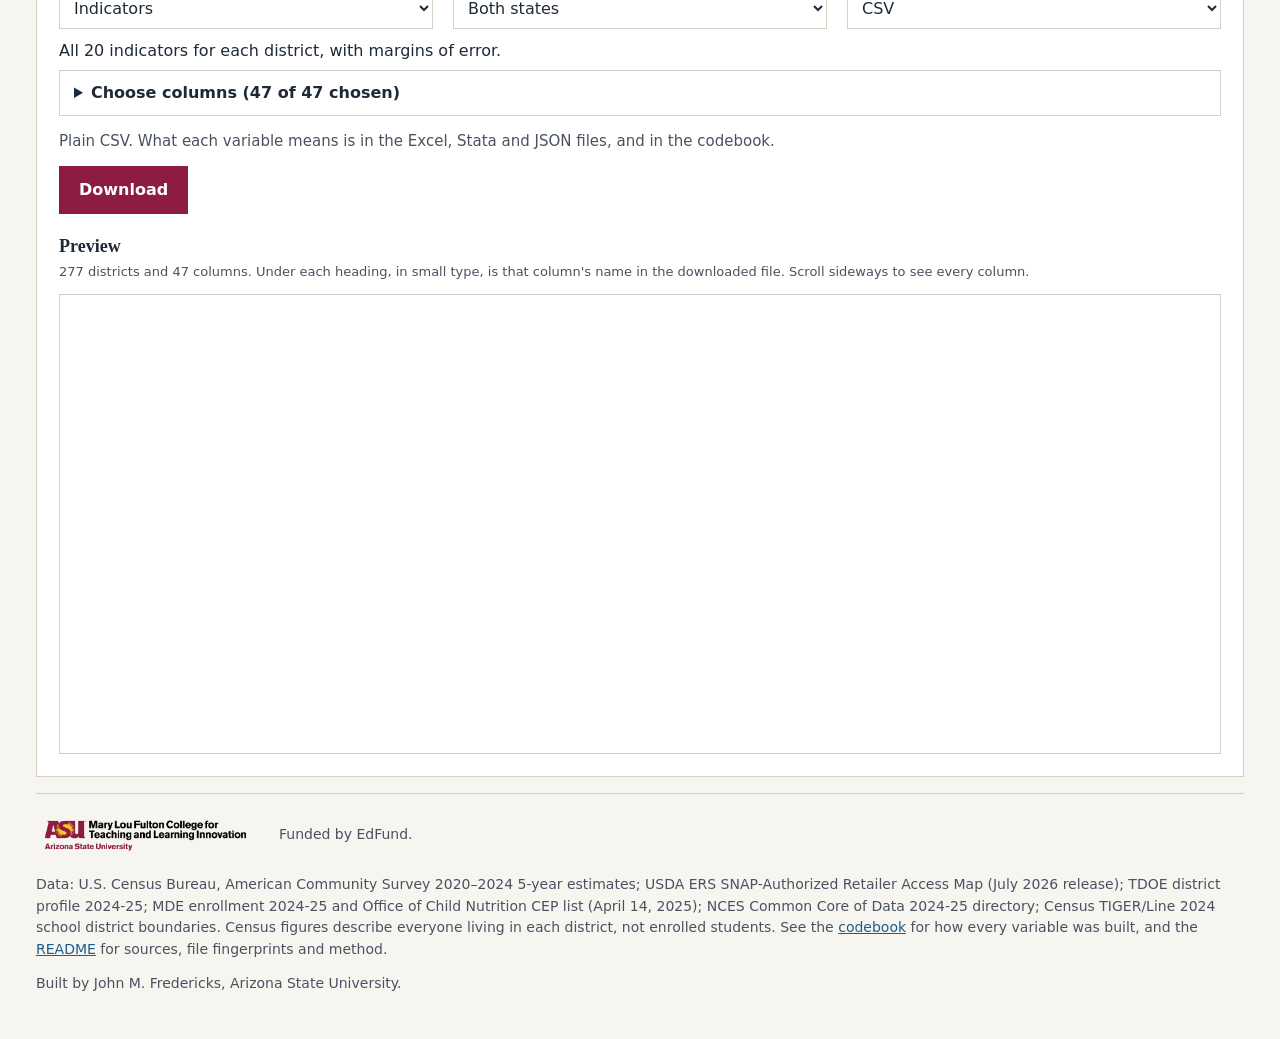
==== commit 6ca53164: "Housing indicators and the State's current poverty count label - Median home value (ACS B25077_001) " ====
--- a/index.html
+++ b/index.html
@@ -19,7 +19,7 @@
 <meta name="twitter:title" content="Measuring Access: Student Poverty in MS and TN">
 <meta name="twitter:description" content="Build an index of need for 277 Mississippi and Tennessee school districts and see how state poverty funding would move.">
 <meta name="twitter:image" content="https://measuringaccess.org/assets/share-card.png">
-<link rel="stylesheet" href="style.css?v=20261119b">
+<link rel="stylesheet" href="style.css?v=20261119d">
 </head>
 <body>
 <header class="top">
@@ -157,7 +157,7 @@
       </div>
       <div id="rankView" hidden>
         <p class="muted small" id="rankNote"></p>
-        <div class="rankhead"><span>Ranked by who the state counts now</span><span>Ranked by your index</span></div>
+        <div class="rankhead"><span>Ranked by the state's current poverty count</span><span>Ranked by your index</span></div>
         <div class="rankscroll"><div class="ranks"><ol class="ranklist" id="rankNow"></ol><ol class="ranklist" id="rankYours"></ol></div></div>
         <h3>Biggest moves</h3>
         <div class="two"><div><p class="muted small">Up the most</p><ol class="plain moves" id="moveUp"></ol></div><div><p class="muted small">Down the most</p><ol class="plain moves" id="moveDown"></ol></div></div>
@@ -220,7 +220,7 @@
   <p>Built by John M. Fredericks, Arizona State University.</p>
 </footer>
 
-<script src="app.js?v=20261119b"></script>
-<script src="dl.js?v=20261119b"></script>
+<script src="app.js?v=20261119d"></script>
+<script src="dl.js?v=20261119d"></script>
 </body>
 </html>
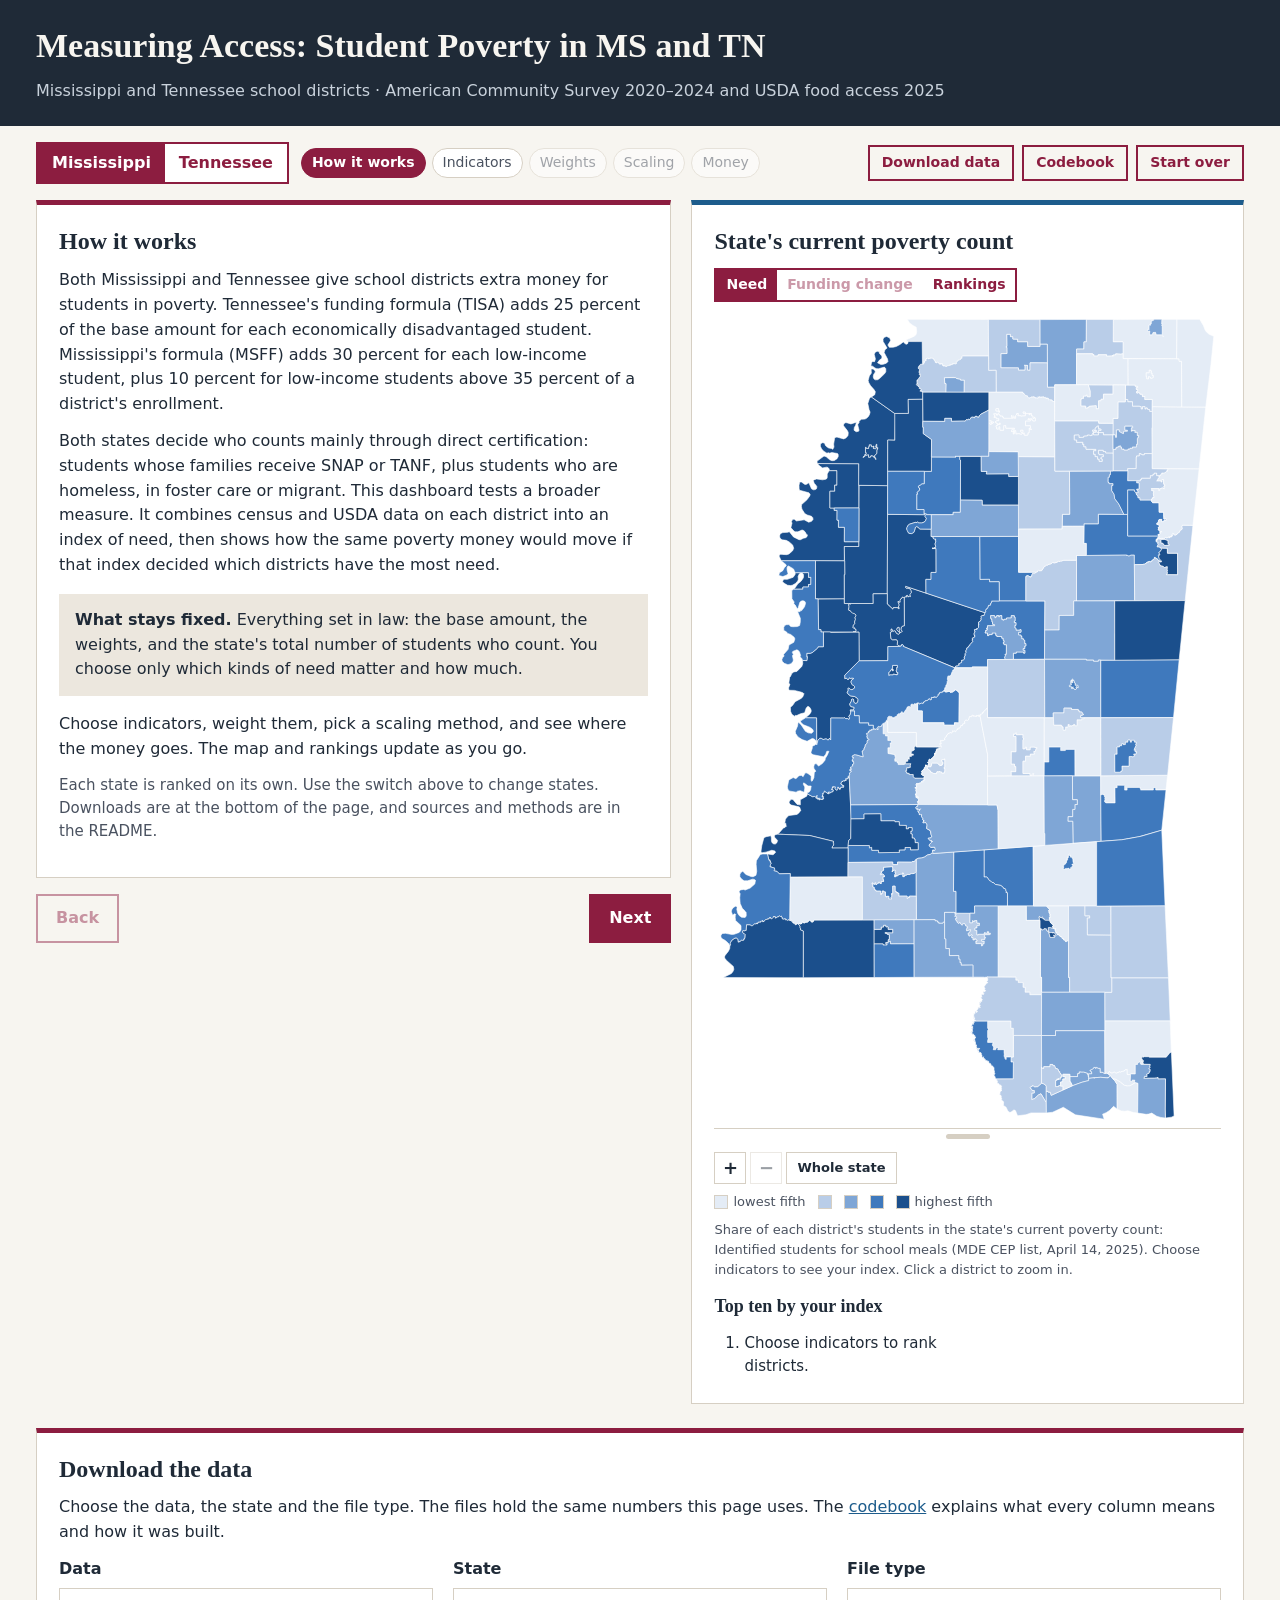
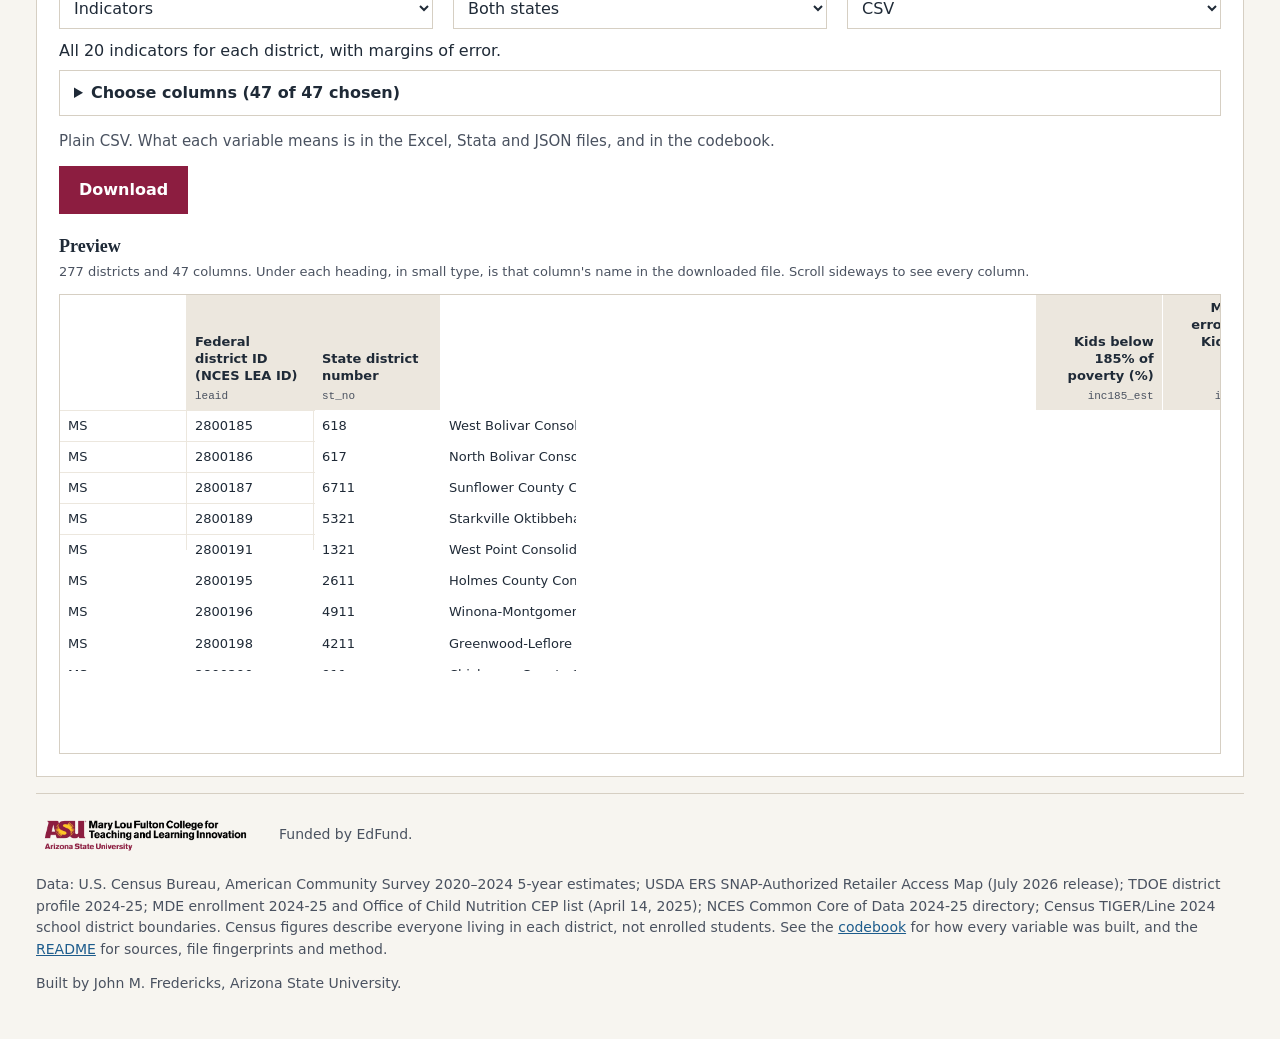
==== commit 669b5a58: "Open and close indicator domains Each domain heading on the indicators step opens and closes its car" ====
--- a/index.html
+++ b/index.html
@@ -19,7 +19,7 @@
 <meta name="twitter:title" content="Measuring Access: Student Poverty in MS and TN">
 <meta name="twitter:description" content="Build an index of need for 277 Mississippi and Tennessee school districts and see how state poverty funding would move.">
 <meta name="twitter:image" content="https://measuringaccess.org/assets/share-card.png">
-<link rel="stylesheet" href="style.css?v=20261119d">
+<link rel="stylesheet" href="style.css?v=20261119e">
 </head>
 <body>
 <header class="top">
@@ -220,7 +220,7 @@
   <p>Built by John M. Fredericks, Arizona State University.</p>
 </footer>
 
-<script src="app.js?v=20261119d"></script>
-<script src="dl.js?v=20261119d"></script>
+<script src="app.js?v=20261119e"></script>
+<script src="dl.js?v=20261119e"></script>
 </body>
 </html>
--- a/style.css
+++ b/style.css
@@ -78,6 +78,11 @@
 .cards { display: grid; grid-template-columns: repeat(auto-fill, minmax(230px, 1fr)); gap: 10px; }
 .domain { margin-top: 18px; }
 .domain h3 { margin: 0 0 8px; padding-bottom: 4px; border-bottom: 2px solid var(--rule); }
+.dtoggle { font: inherit; font-weight: inherit; color: inherit; background: none; border: 0; padding: 0; cursor: pointer; text-align: left; display: flex; align-items: baseline; gap: 6px; width: 100%; }
+.dtoggle:hover { color: var(--accent); }
+.dtoggle .chev { font-size: 14px; width: 14px; flex: none; color: var(--soft); }
+.cards[hidden] { display: none; }
+.dpicked { font-size: 14px; color: var(--soft); margin: -2px 0 0 20px; }
 .domain .dcount { font-family: system-ui, -apple-system, "Segoe UI", Roboto, Arial, sans-serif; font-size: 13px; font-weight: 400; color: var(--soft); margin-left: 6px; }
 .card { display: flex; gap: 10px; align-items: flex-start; border: 1px solid var(--rule); padding: 12px; cursor: pointer; background: #FFF; }
 .card input { margin-top: 4px; accent-color: var(--accent); width: 18px; height: 18px; flex: none; }
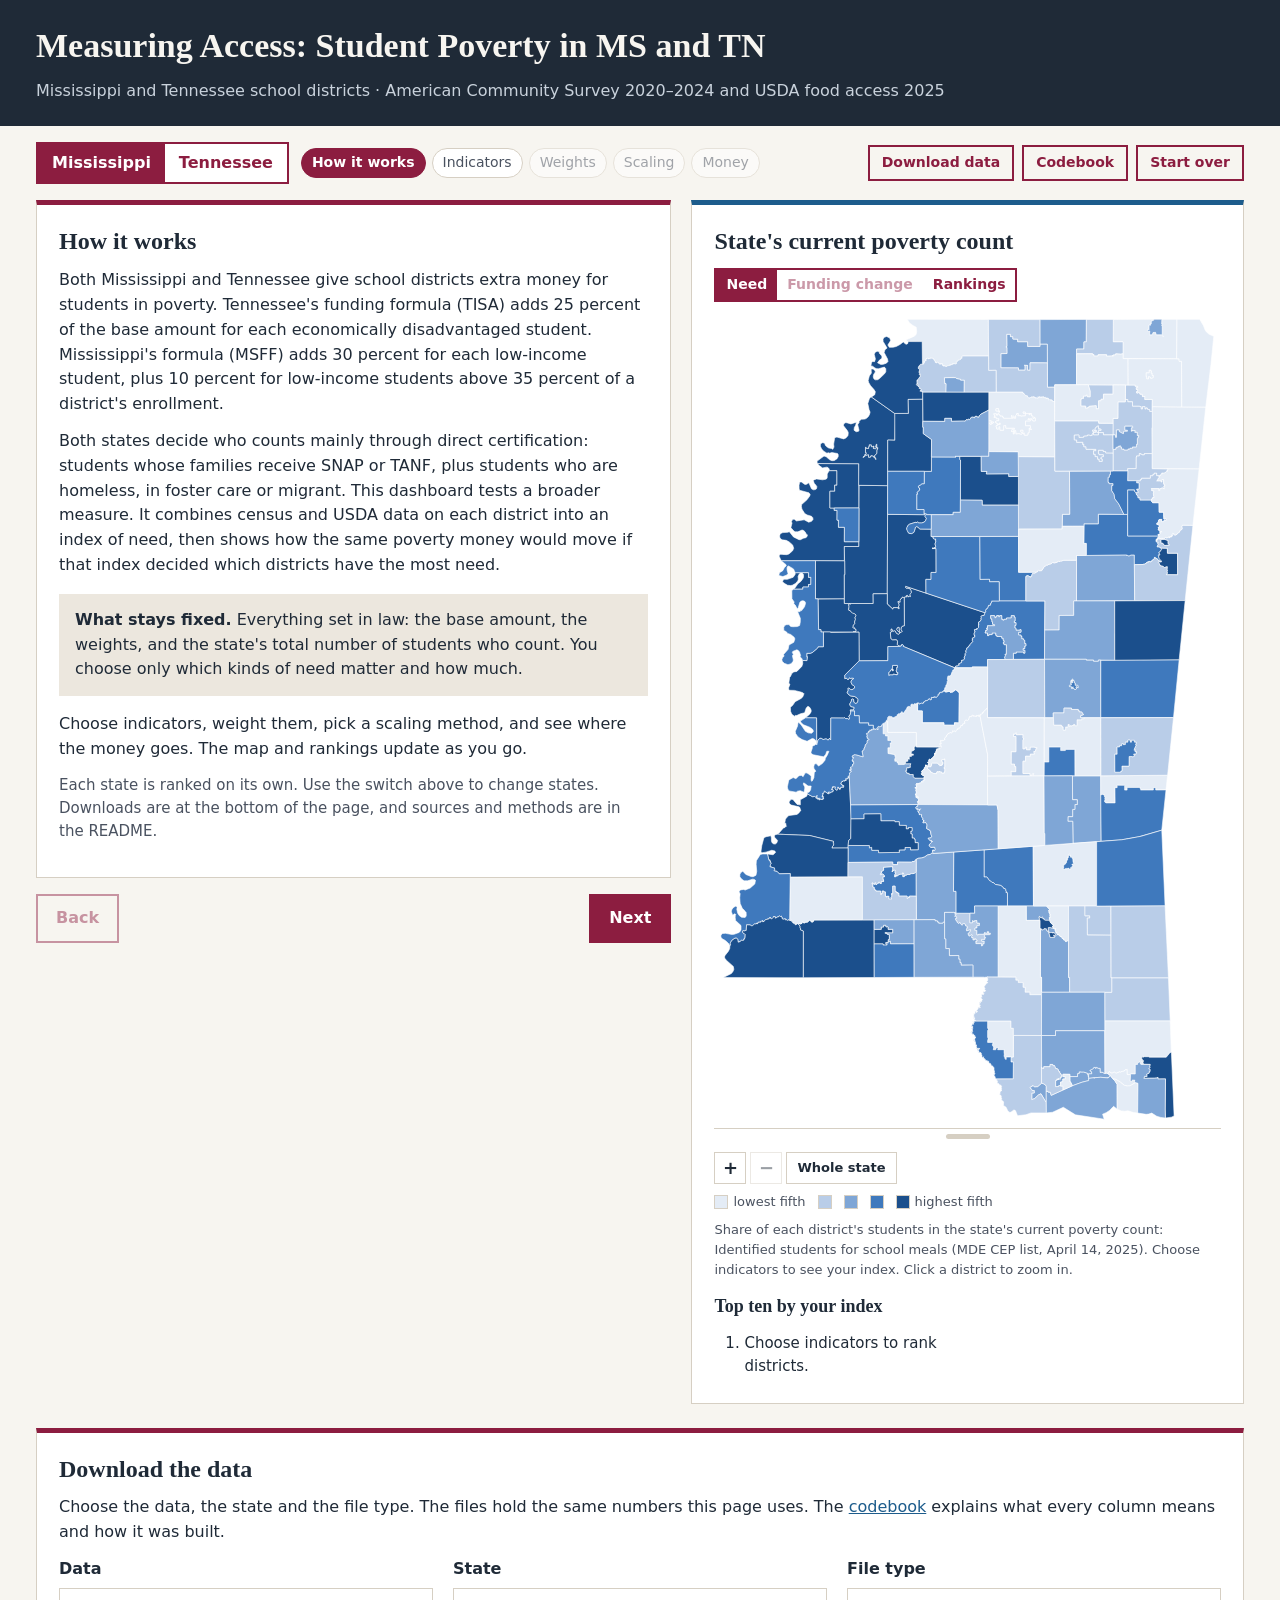
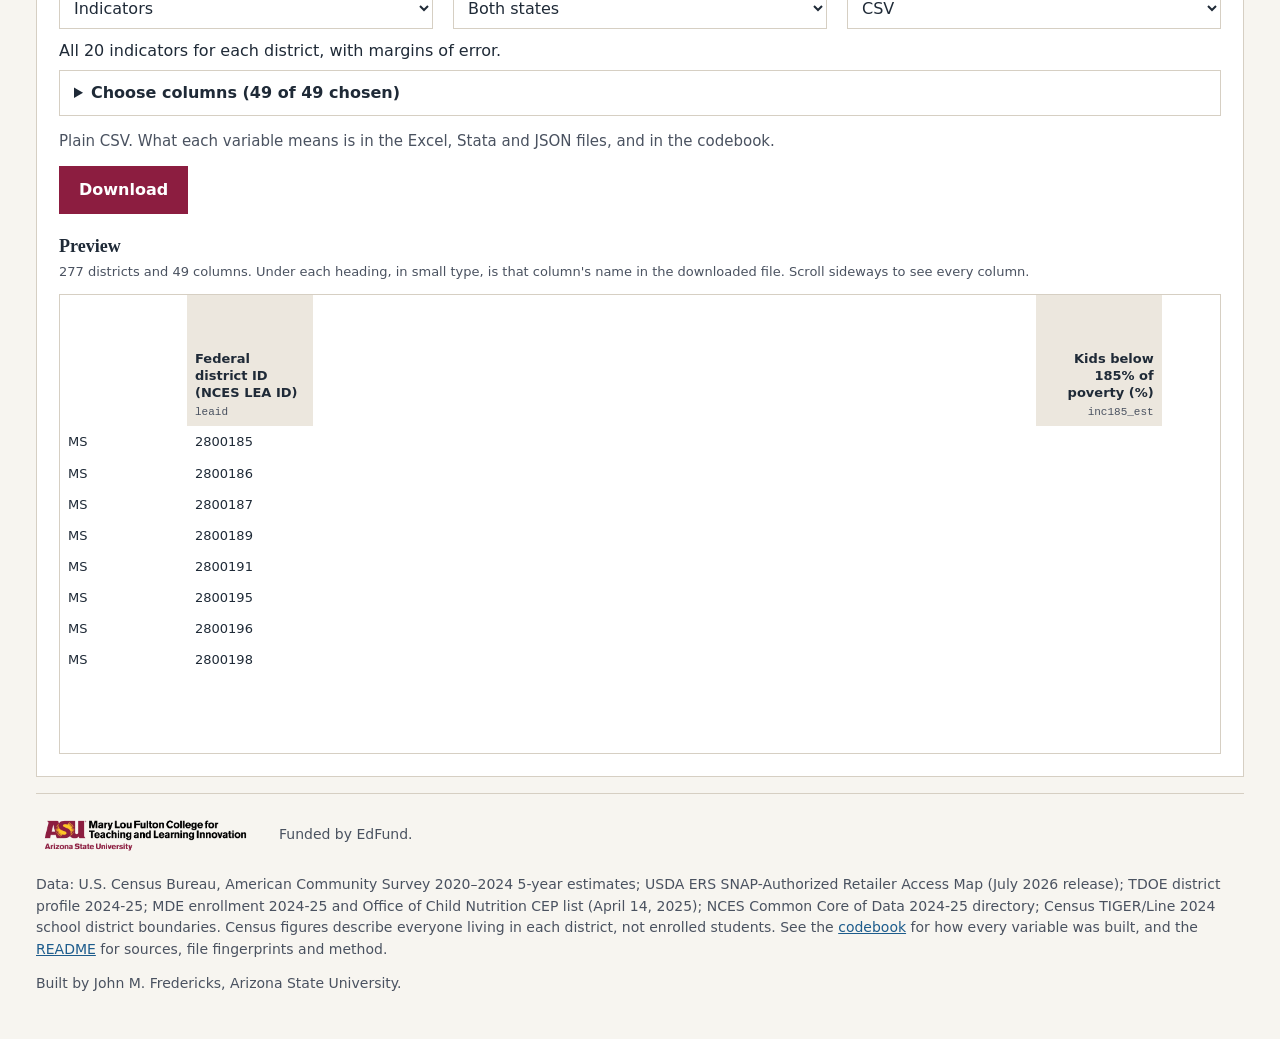
==== commit 6a4aa75d: "Health group: distance to a community health center (D078); kids uninsured moves to Health Co-Author" ====
--- a/index.html
+++ b/index.html
@@ -19,7 +19,7 @@
 <meta name="twitter:title" content="Measuring Access: Student Poverty in MS and TN">
 <meta name="twitter:description" content="Build an index of need for 277 Mississippi and Tennessee school districts and see how state poverty funding would move.">
 <meta name="twitter:image" content="https://measuringaccess.org/assets/share-card.png">
-<link rel="stylesheet" href="style.css?v=20261119e">
+<link rel="stylesheet" href="style.css?v=20261120a">
 </head>
 <body>
 <header class="top">
@@ -220,7 +220,7 @@
   <p>Built by John M. Fredericks, Arizona State University.</p>
 </footer>
 
-<script src="app.js?v=20261119e"></script>
-<script src="dl.js?v=20261119e"></script>
+<script src="app.js?v=20261120a"></script>
+<script src="dl.js?v=20261120a"></script>
 </body>
 </html>
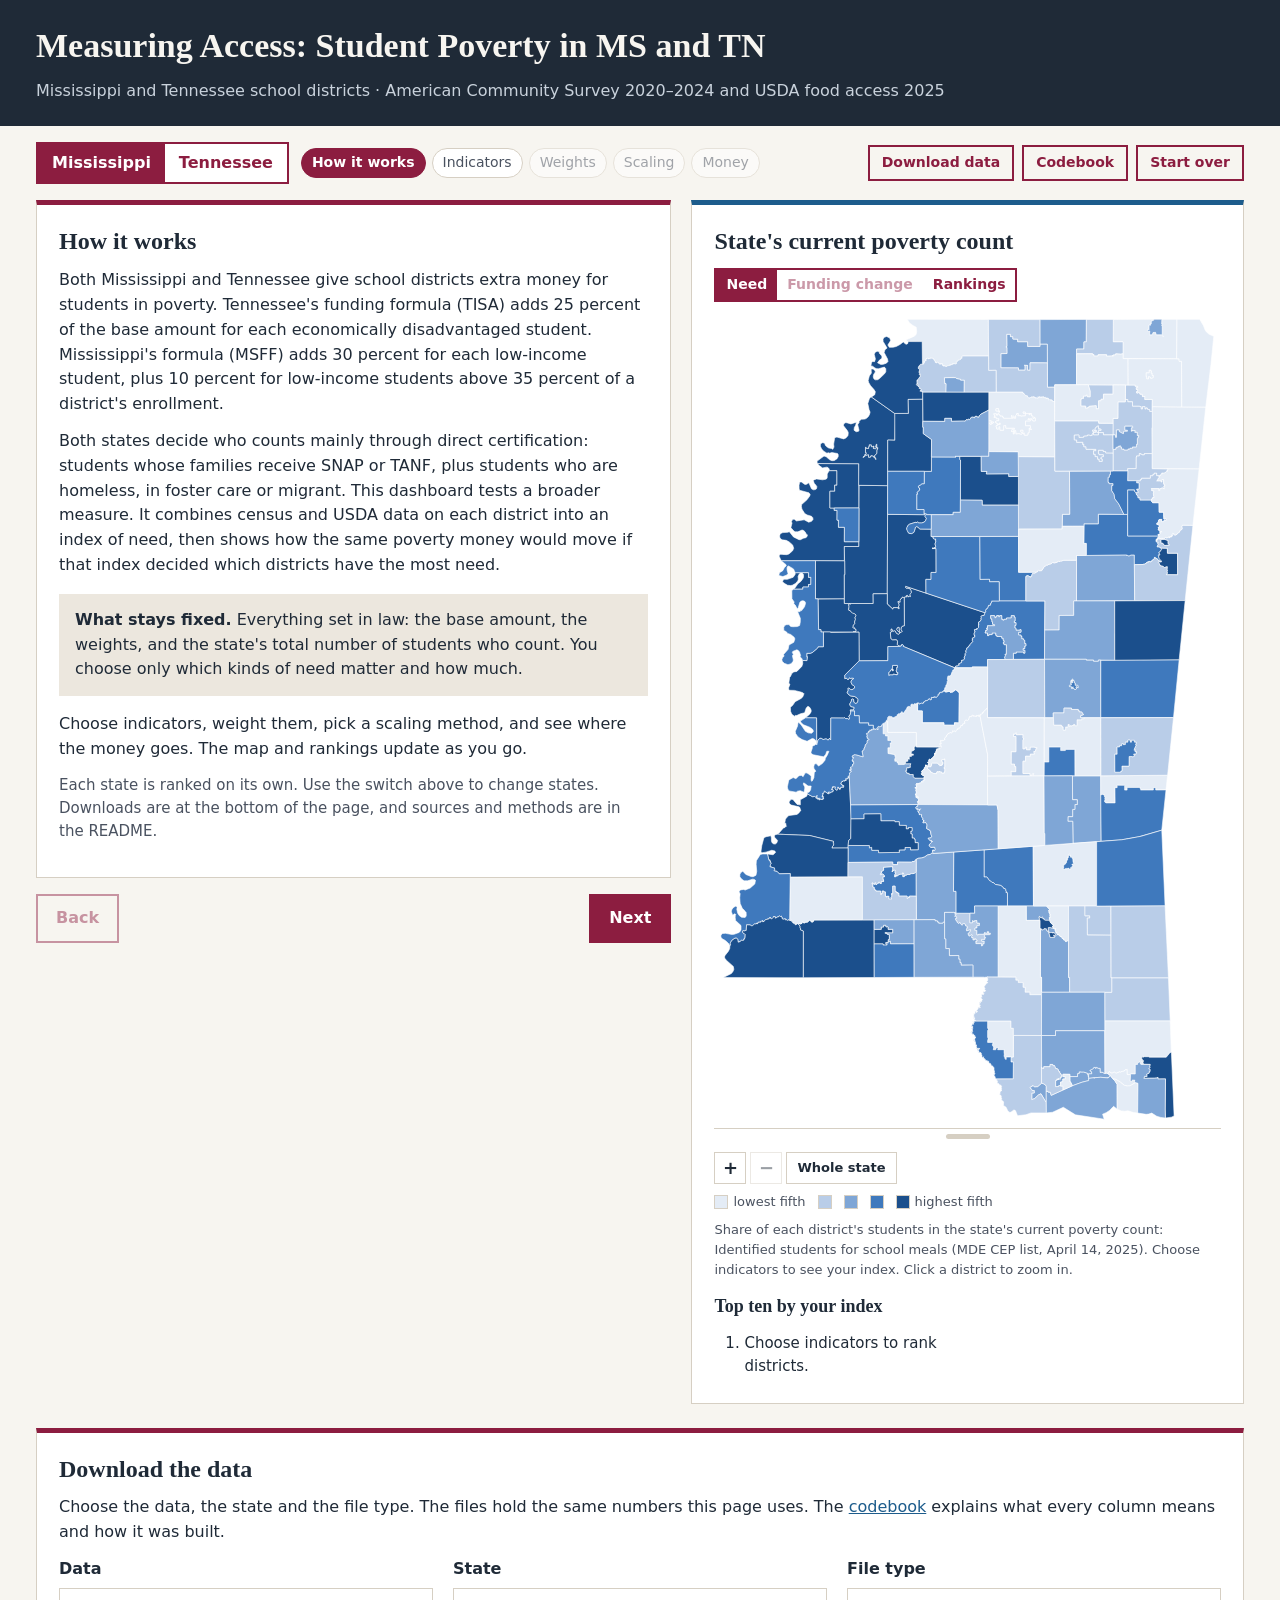
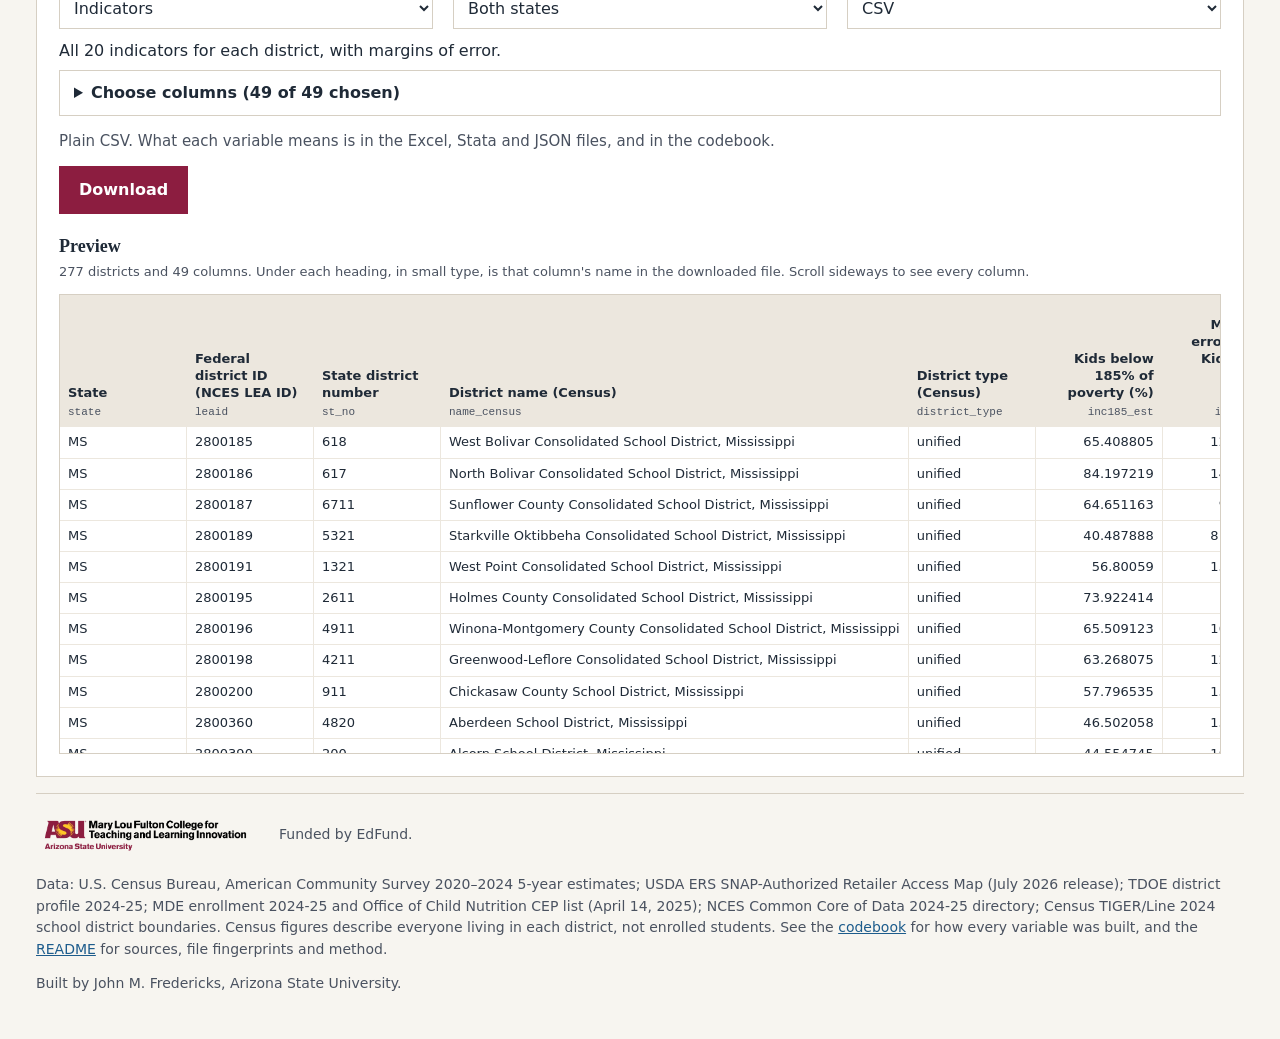
==== commit d6eb77c3: "Step 4: top tens side by side with the state's current count, and an expandable All districts table " ====
--- a/index.html
+++ b/index.html
@@ -19,7 +19,7 @@
 <meta name="twitter:title" content="Measuring Access: Student Poverty in MS and TN">
 <meta name="twitter:description" content="Build an index of need for 277 Mississippi and Tennessee school districts and see how state poverty funding would move.">
 <meta name="twitter:image" content="https://measuringaccess.org/assets/share-card.png">
-<link rel="stylesheet" href="style.css?v=20261120a">
+<link rel="stylesheet" href="style.css?v=20261120b">
 </head>
 <body>
 <header class="top">
@@ -99,6 +99,17 @@
     <!-- Step 4 -->
     <div class="panel" data-step="4" hidden>
       <h2>Step 4. Follow the money</h2>
+      <h3>Your index next to the state's current count</h3>
+      <p class="muted small" id="cmpNote"></p>
+      <div class="two">
+        <div><h4>Top ten by the state's current poverty count</h4><ol class="toplist one" id="cmpNow"></ol></div>
+        <div><h4>Top ten by your index</h4><ol class="toplist one" id="cmpYours"></ol></div>
+      </div>
+      <div class="two">
+        <div><h4>Added to the top ten by your index</h4><ul class="plain cmpmoves" id="cmpAdded"></ul></div>
+        <div><h4>Dropped from the top ten by your index</h4><ul class="plain cmpmoves" id="cmpDropped"></ul></div>
+      </div>
+      <h3>The money</h3>
       <p id="fundIntro"></p>
       <div class="stats" id="fundStats"></div>
       <div class="two">
@@ -115,9 +126,9 @@
         </ol>
         <p id="fundNote" class="muted"></p>
       </details>
-      <details>
+      <details id="fullDetails">
         <summary>All districts</summary>
-        <div class="tablewrap"><table id="fullTable"></table></div>
+        <div id="fullHome"><div class="tablewrap" id="fullWrap"><p class="tabletools"><button type="button" class="ghost small" id="expandBtn" aria-controls="fullWrap">Expand table</button></p><table id="fullTable"></table></div></div>
       </details>
     </div>
 
@@ -165,6 +176,10 @@
     </div>
   </aside>
 </main>
+
+<section class="wrap" id="wideTable" hidden aria-label="All districts, full width">
+  <div class="panel"></div>
+</section>
 
 <section class="wrap" id="data" aria-labelledby="dataTitle">
   <div class="panel datapanel">
@@ -220,7 +235,7 @@
   <p>Built by John M. Fredericks, Arizona State University.</p>
 </footer>
 
-<script src="app.js?v=20261120a"></script>
-<script src="dl.js?v=20261120a"></script>
+<script src="app.js?v=20261120b"></script>
+<script src="dl.js?v=20261120b"></script>
 </body>
 </html>
--- a/style.css
+++ b/style.css
@@ -116,6 +116,17 @@
 .two { display: grid; grid-template-columns: 1fr 1fr; gap: 20px; margin-bottom: 8px; }
 ol.toplist { padding-left: 30px; margin: 0; columns: 2; column-gap: 28px; }
 ol.toplist li { padding: 2px 0; break-inside: avoid; font-size: 15px; }
+ol.toplist.one { columns: 1; }
+ol.toplist li.notin { font-weight: 700; }
+ol.toplist li.empty { list-style: none; color: var(--soft); }
+ul.cmpmoves { list-style: none; padding-left: 0; margin: 0; }
+ul.cmpmoves li { padding: 4px 0; border-bottom: 1px solid var(--rule); font-size: 15px; }
+.tabletools { margin: 0 0 8px; position: sticky; left: 0; }
+.tablewrap.wide { max-height: none; overflow-y: visible; }
+#wideTable .panel h2 { margin-top: 0; }
+#wideTable.wrap { max-width: none; }
+.tablewrap.wide th { white-space: normal; vertical-align: bottom; }
+.tablewrap.wide td:first-child { min-width: 180px; }
 ol.moves { padding-left: 0; list-style: none; margin: 0; }
 ol.moves li { padding: 5px 0; border-bottom: 1px solid var(--rule); font-size: 15px; }
 ol.moves .amt { font-weight: 700; font-variant-numeric: tabular-nums; white-space: nowrap; }
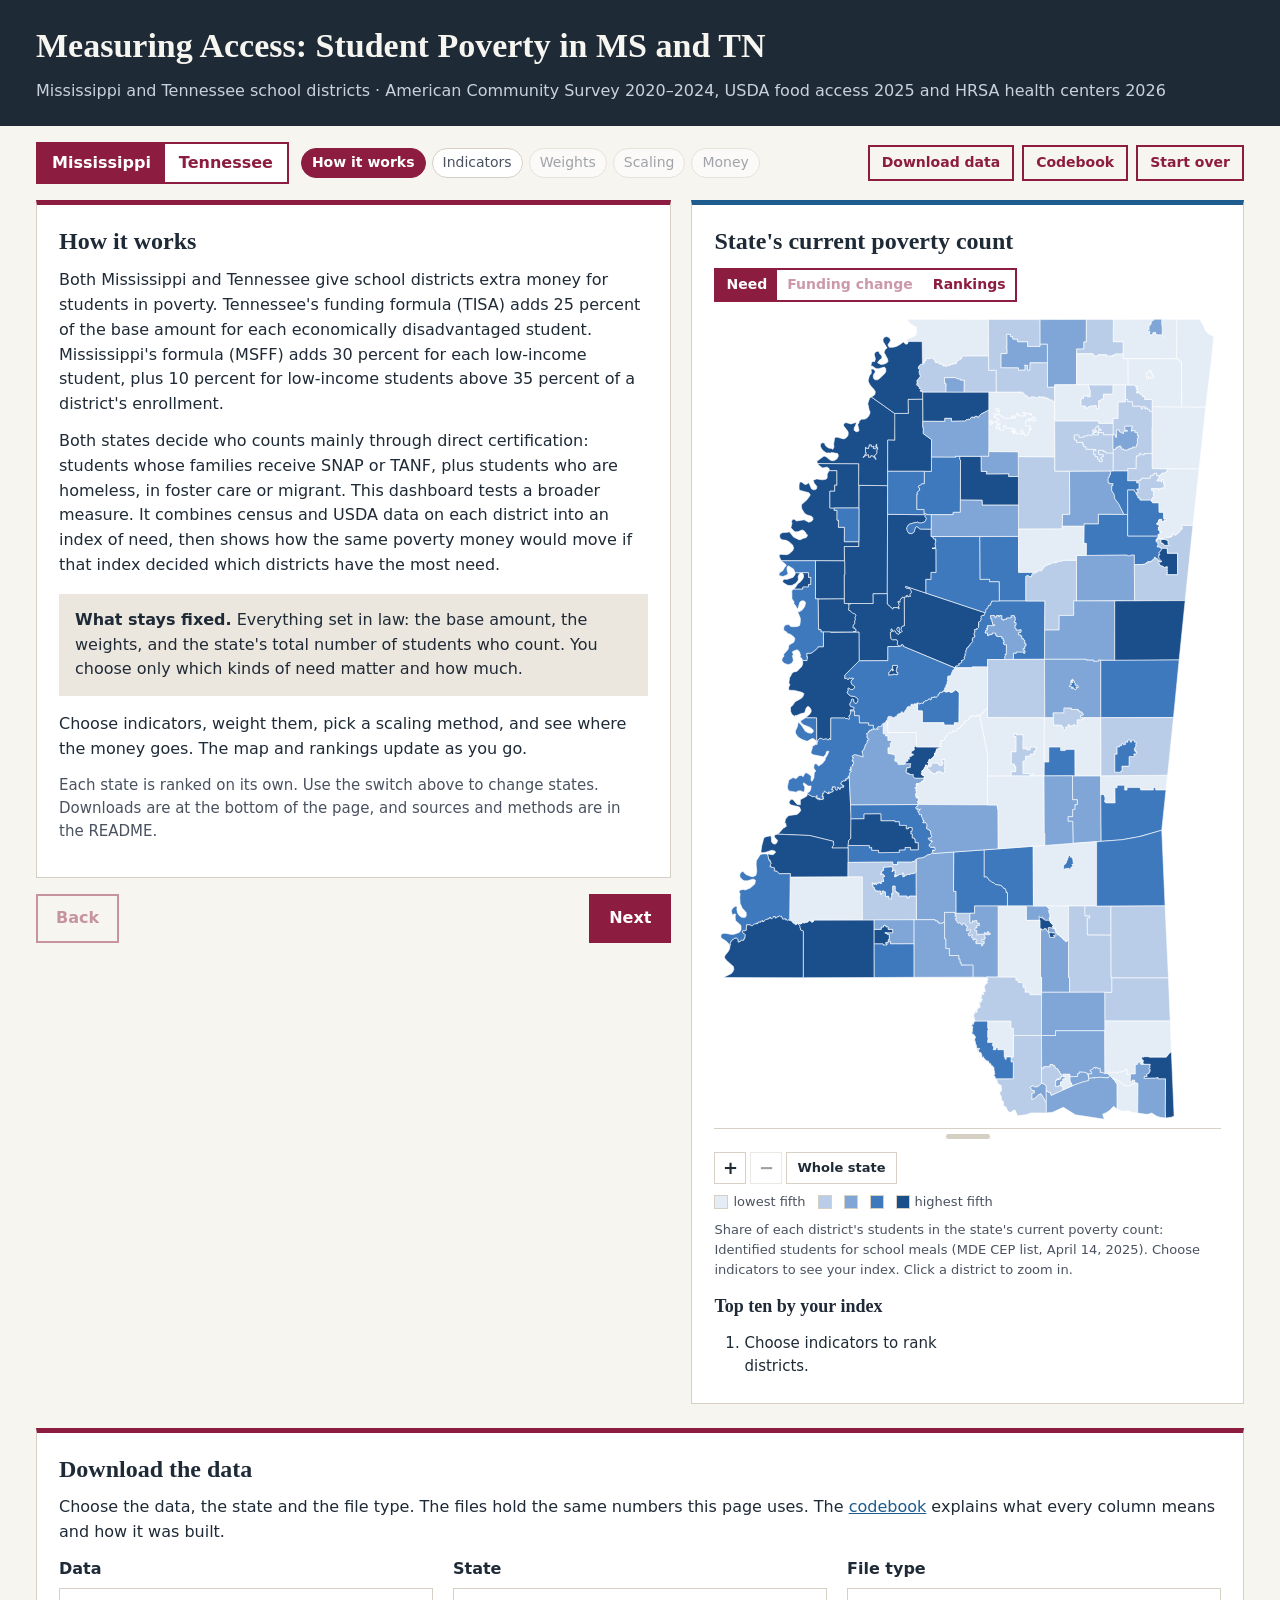
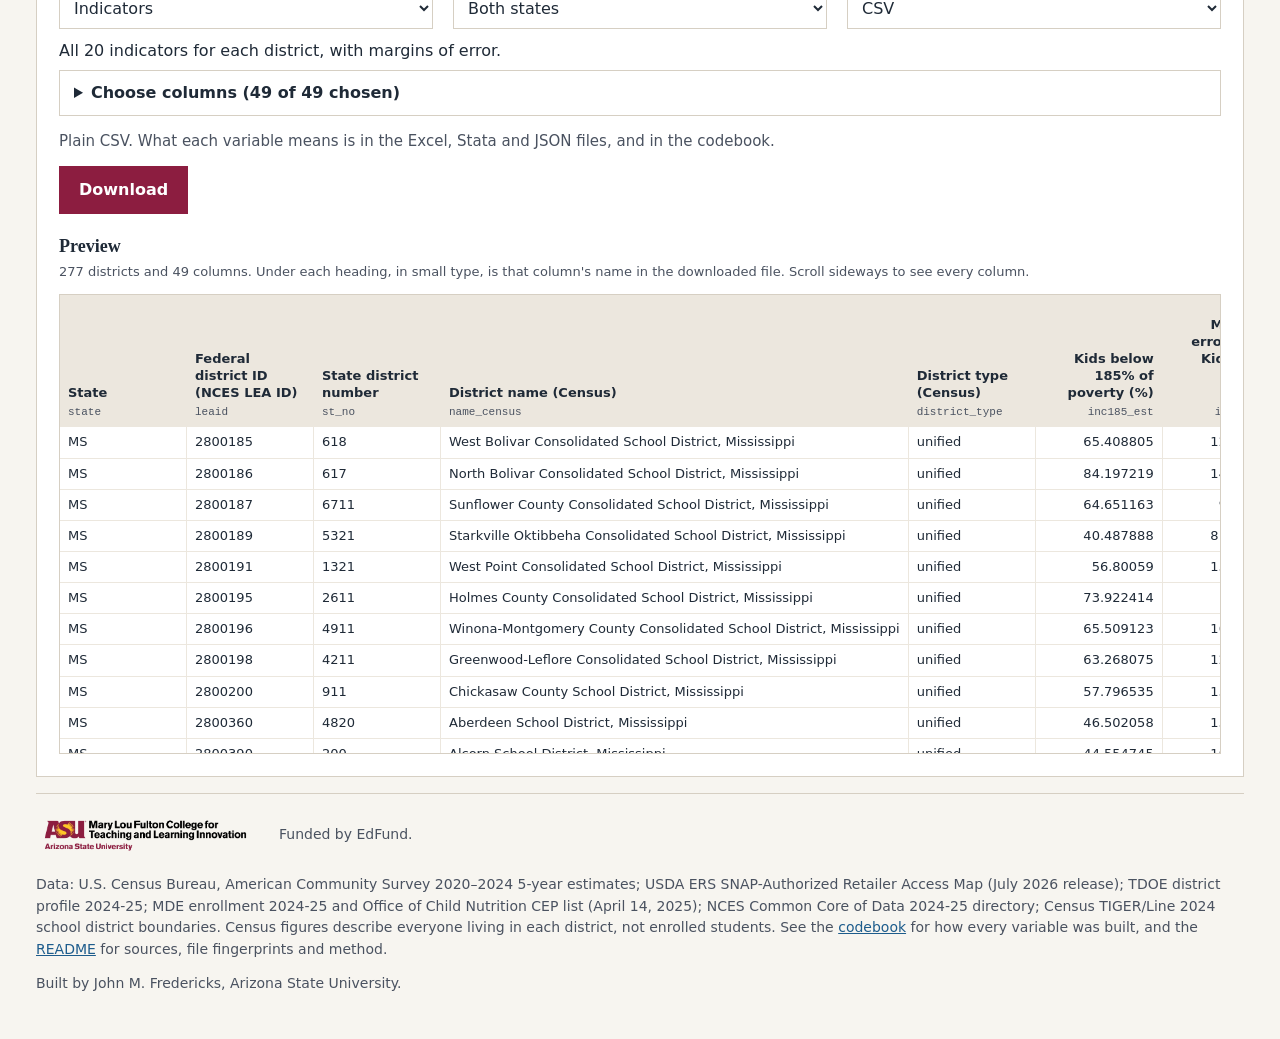
==== commit 7ee7b528: "Name HRSA health centers in the subtitle and description, and clearer All districts headers Co-Autho" ====
--- a/index.html
+++ b/index.html
@@ -4,7 +4,7 @@
 <meta charset="utf-8">
 <meta name="viewport" content="width=device-width, initial-scale=1">
 <title>Measuring Access: Student Poverty in MS and TN</title>
-<meta name="description" content="Build a multidimensional index of student need for Mississippi and Tennessee school districts from American Community Survey and USDA food access data, and see how it would move poverty-weight funding under each state's formula.">
+<meta name="description" content="Build a multidimensional index of student need for Mississippi and Tennessee school districts from American Community Survey, USDA food access and HRSA health center data, and see how it would move poverty-weight funding under each state's formula.">
 <link rel="canonical" href="https://measuringaccess.org/">
 <meta property="og:type" content="website">
 <meta property="og:site_name" content="Measuring Access">
@@ -19,13 +19,13 @@
 <meta name="twitter:title" content="Measuring Access: Student Poverty in MS and TN">
 <meta name="twitter:description" content="Build an index of need for 277 Mississippi and Tennessee school districts and see how state poverty funding would move.">
 <meta name="twitter:image" content="https://measuringaccess.org/assets/share-card.png">
-<link rel="stylesheet" href="style.css?v=20261120b">
+<link rel="stylesheet" href="style.css?v=20261120c">
 </head>
 <body>
 <header class="top">
   <div class="wrap">
     <h1>Measuring Access: Student Poverty in MS and TN</h1>
-    <p class="sub">Mississippi and Tennessee school districts · American Community Survey 2020–2024 and USDA food access 2025</p>
+    <p class="sub">Mississippi and Tennessee school districts · American Community Survey 2020–2024, USDA food access 2025 and HRSA health centers 2026</p>
   </div>
 </header>
 
@@ -235,7 +235,7 @@
   <p>Built by John M. Fredericks, Arizona State University.</p>
 </footer>
 
-<script src="app.js?v=20261120b"></script>
-<script src="dl.js?v=20261120b"></script>
+<script src="app.js?v=20261120c"></script>
+<script src="dl.js?v=20261120c"></script>
 </body>
 </html>
